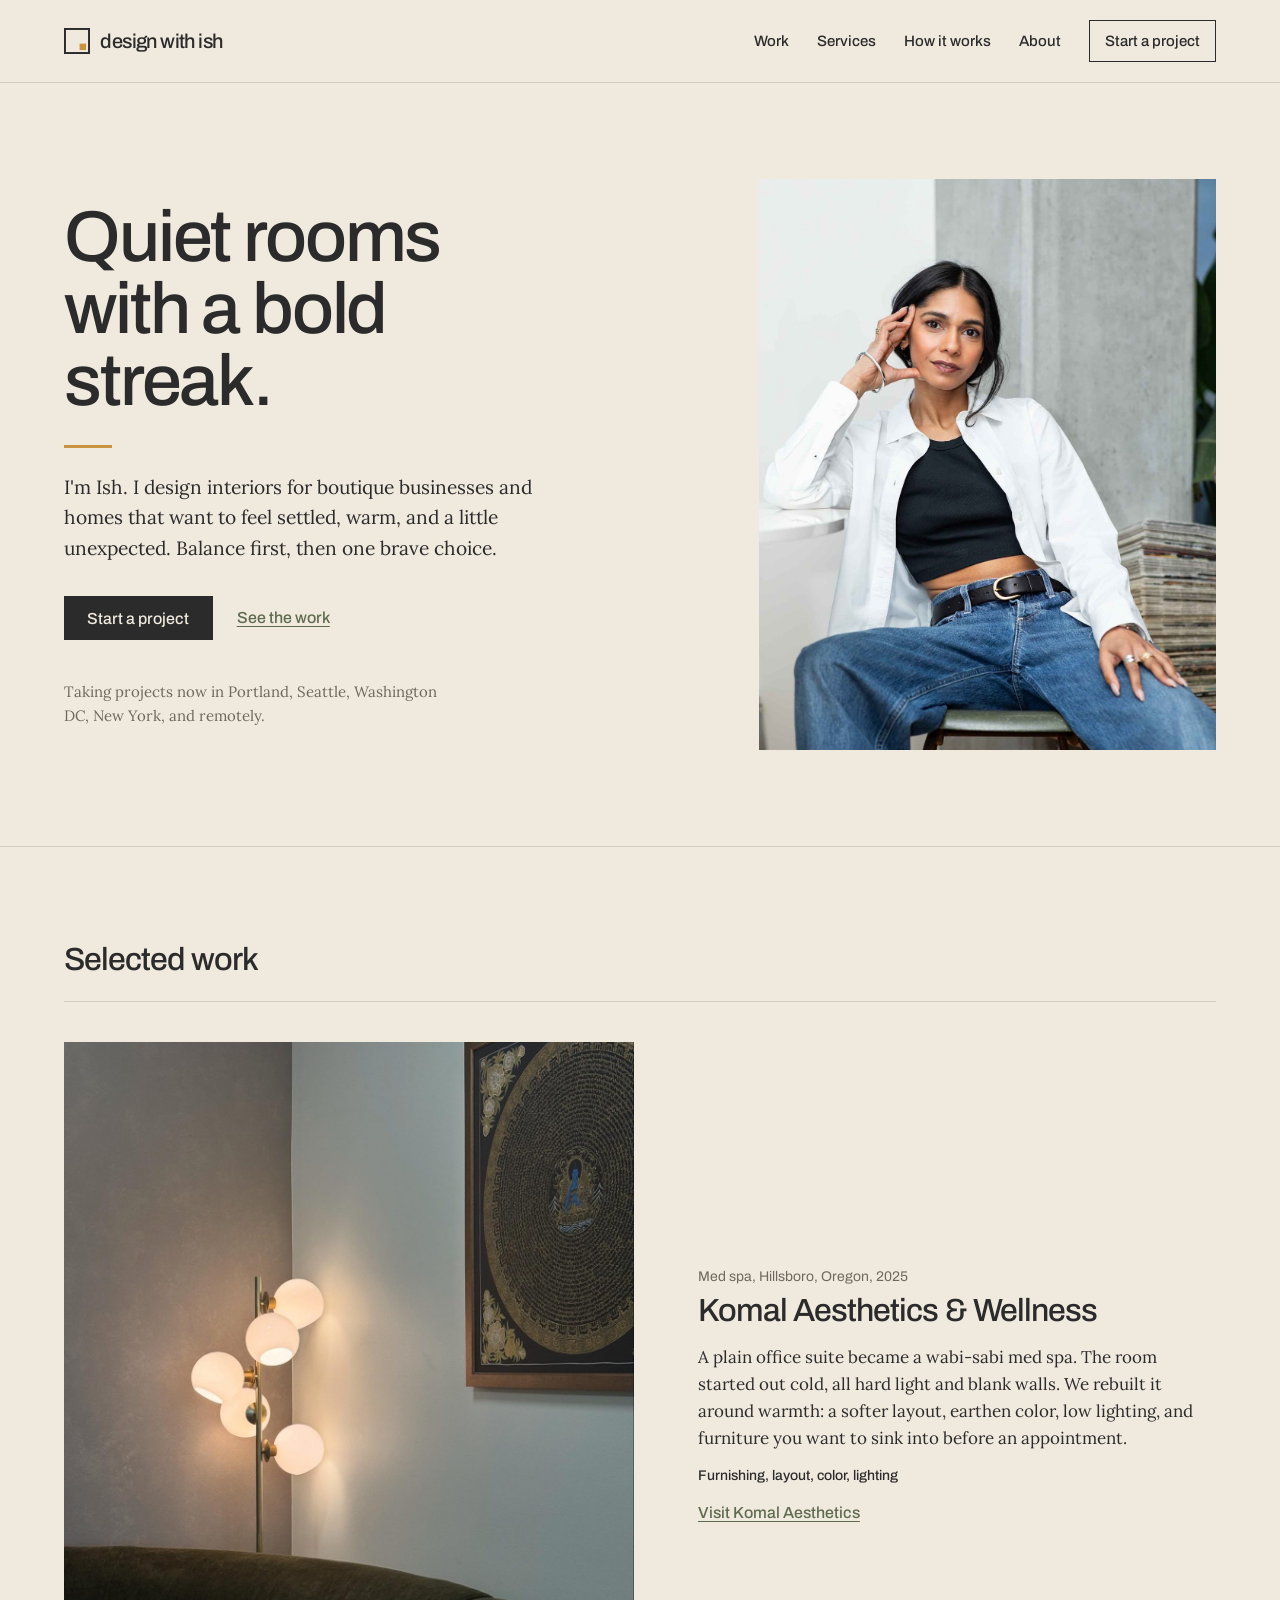
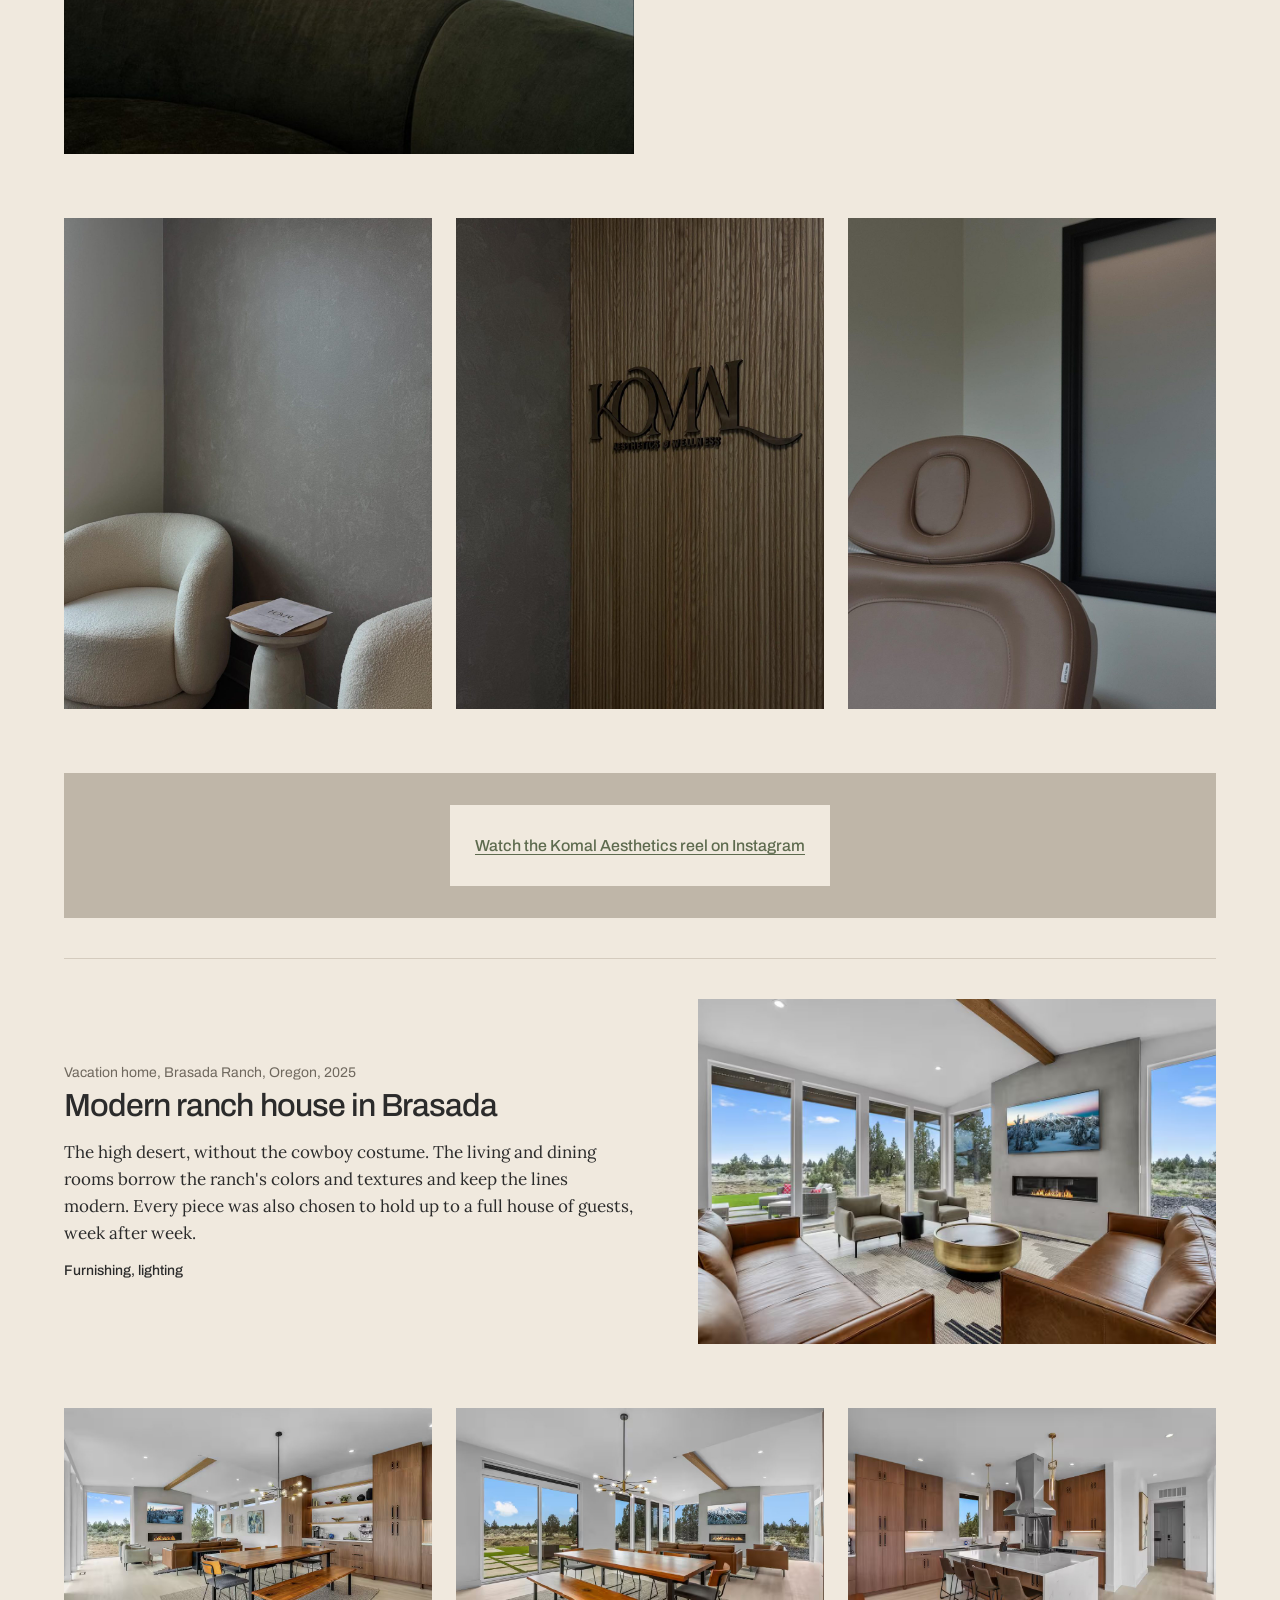
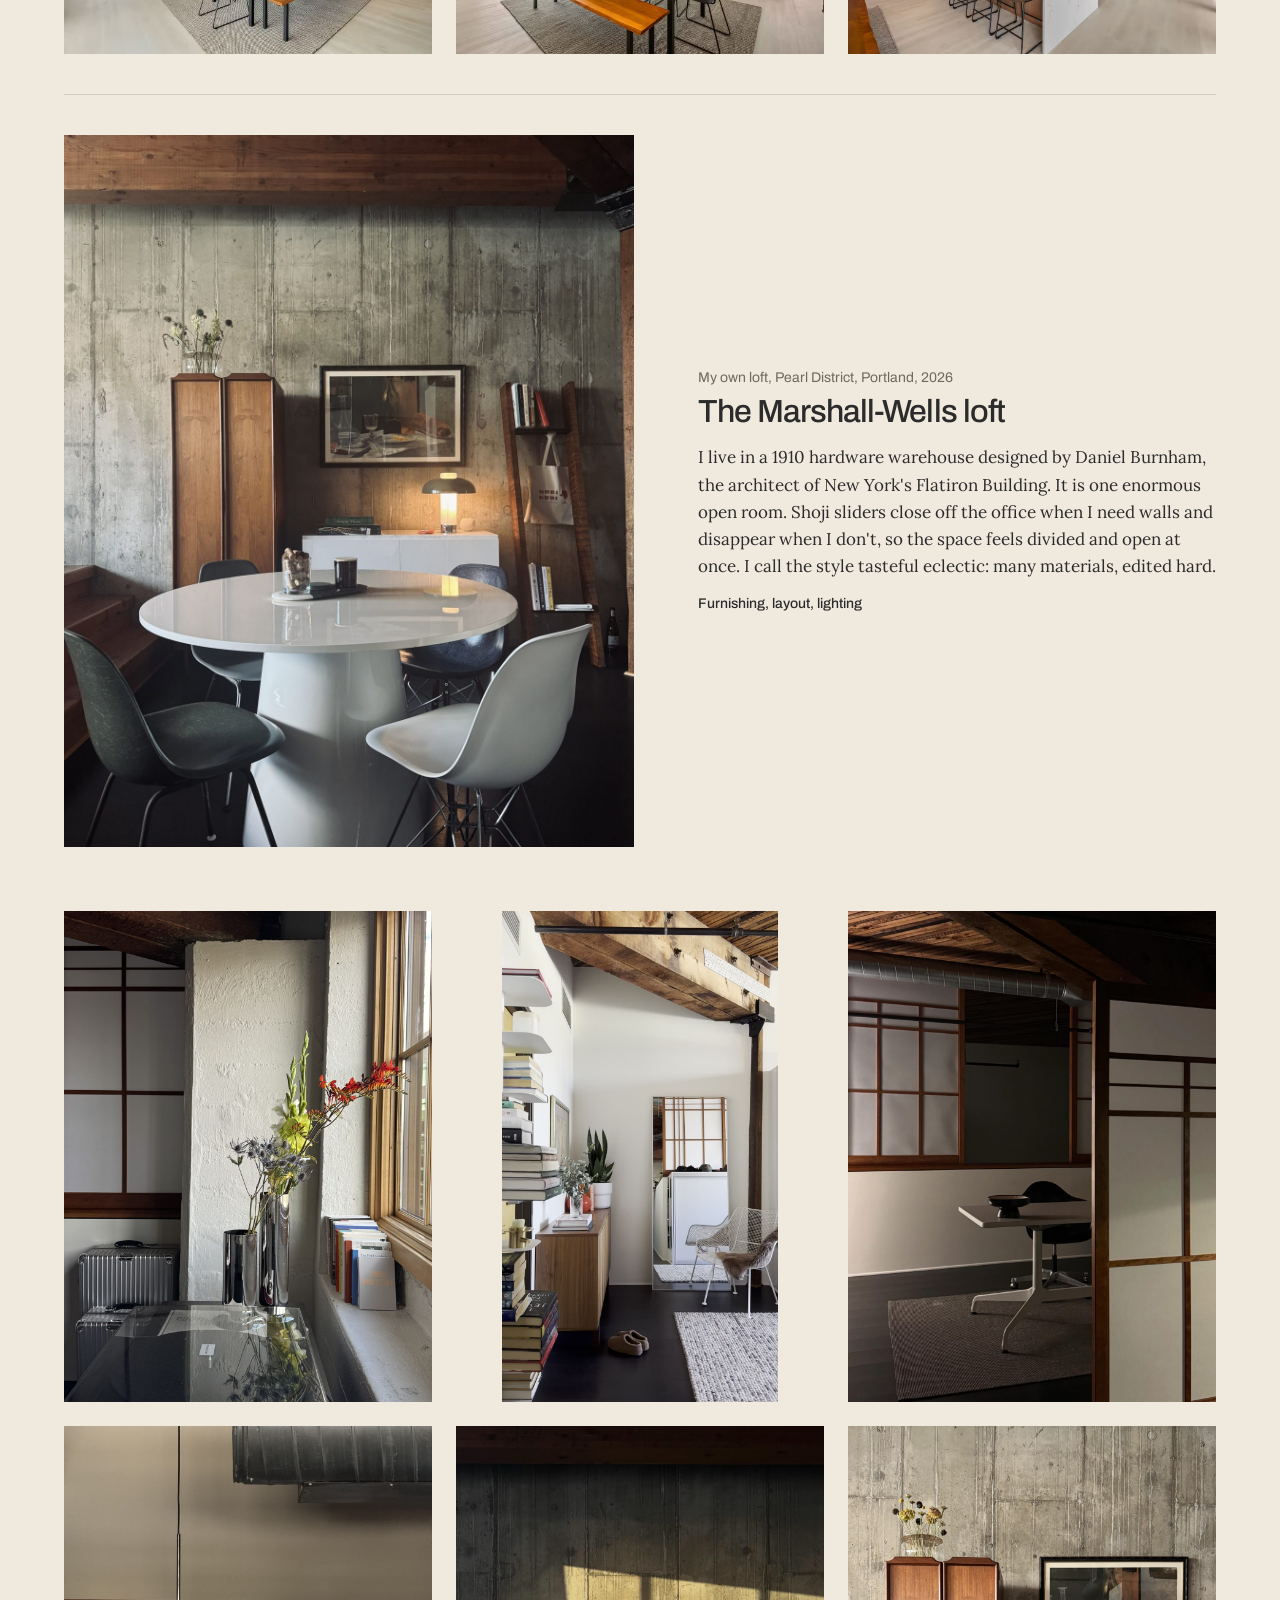
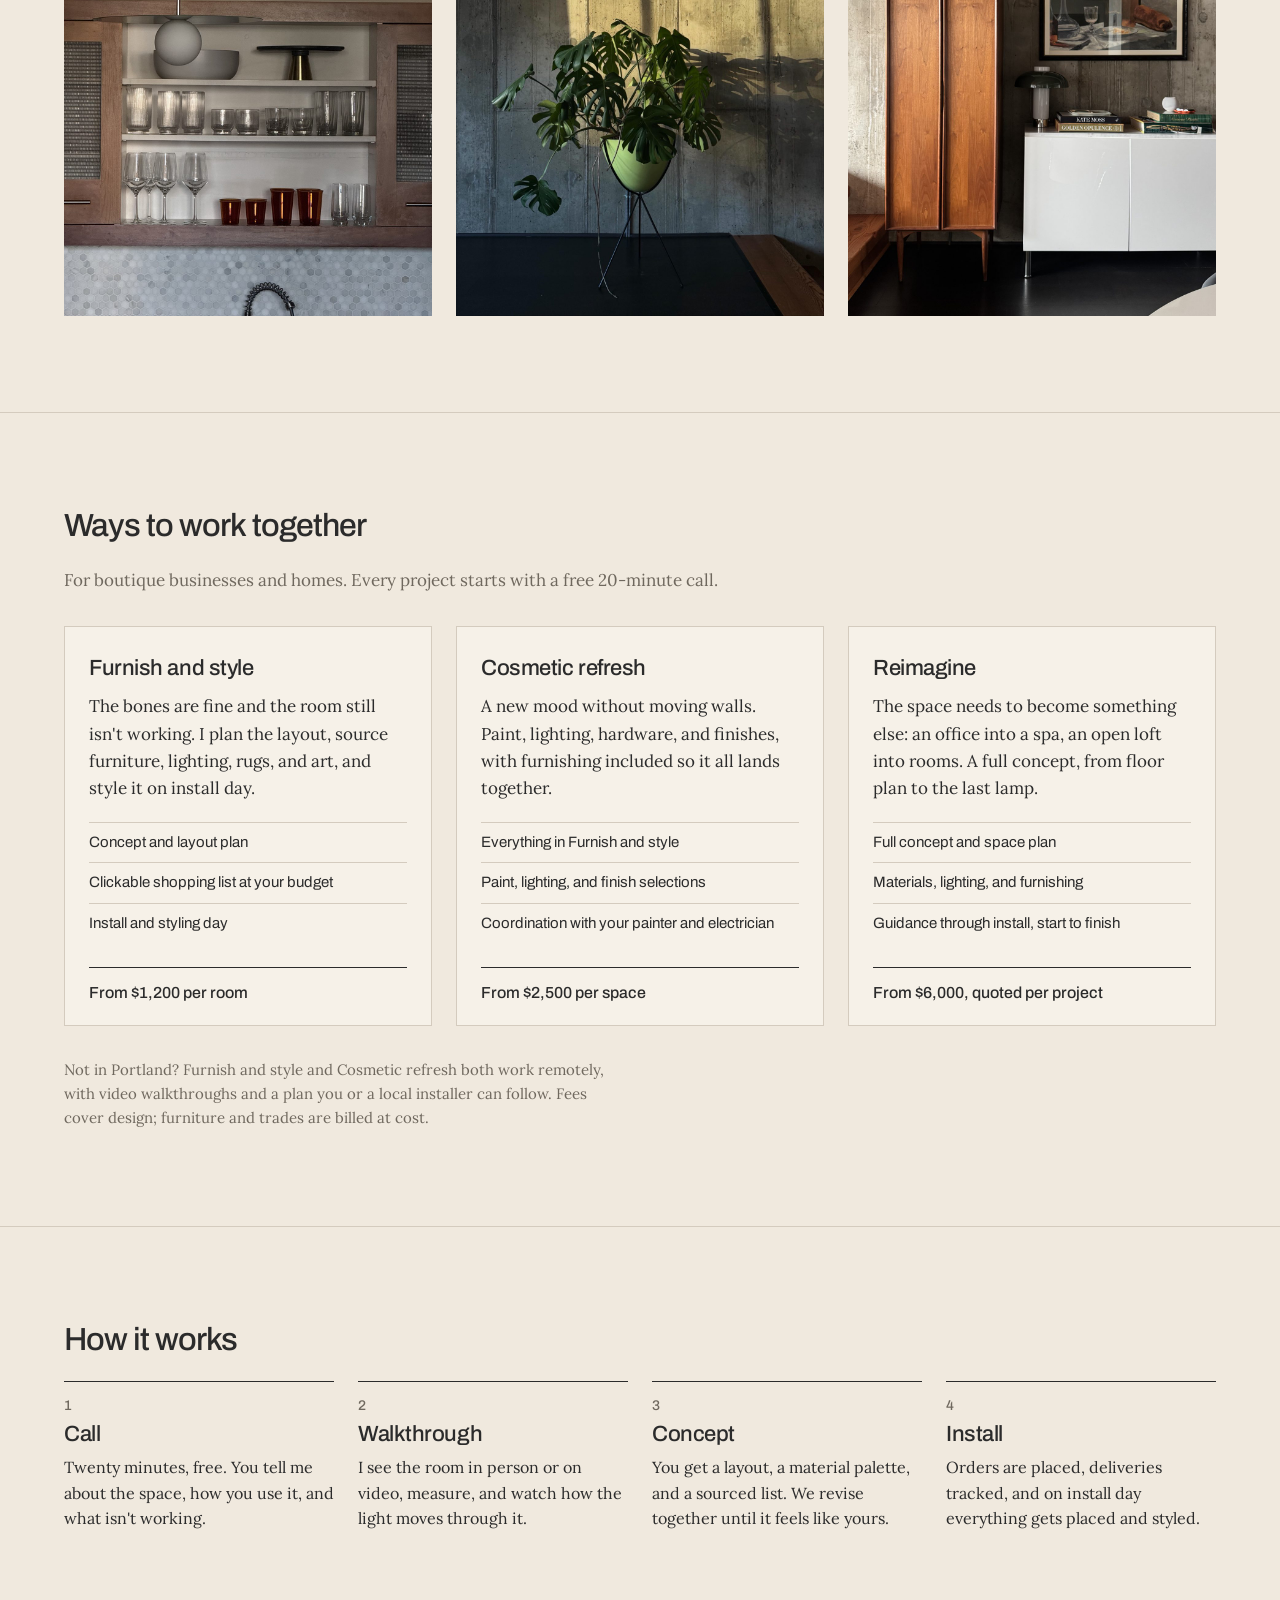
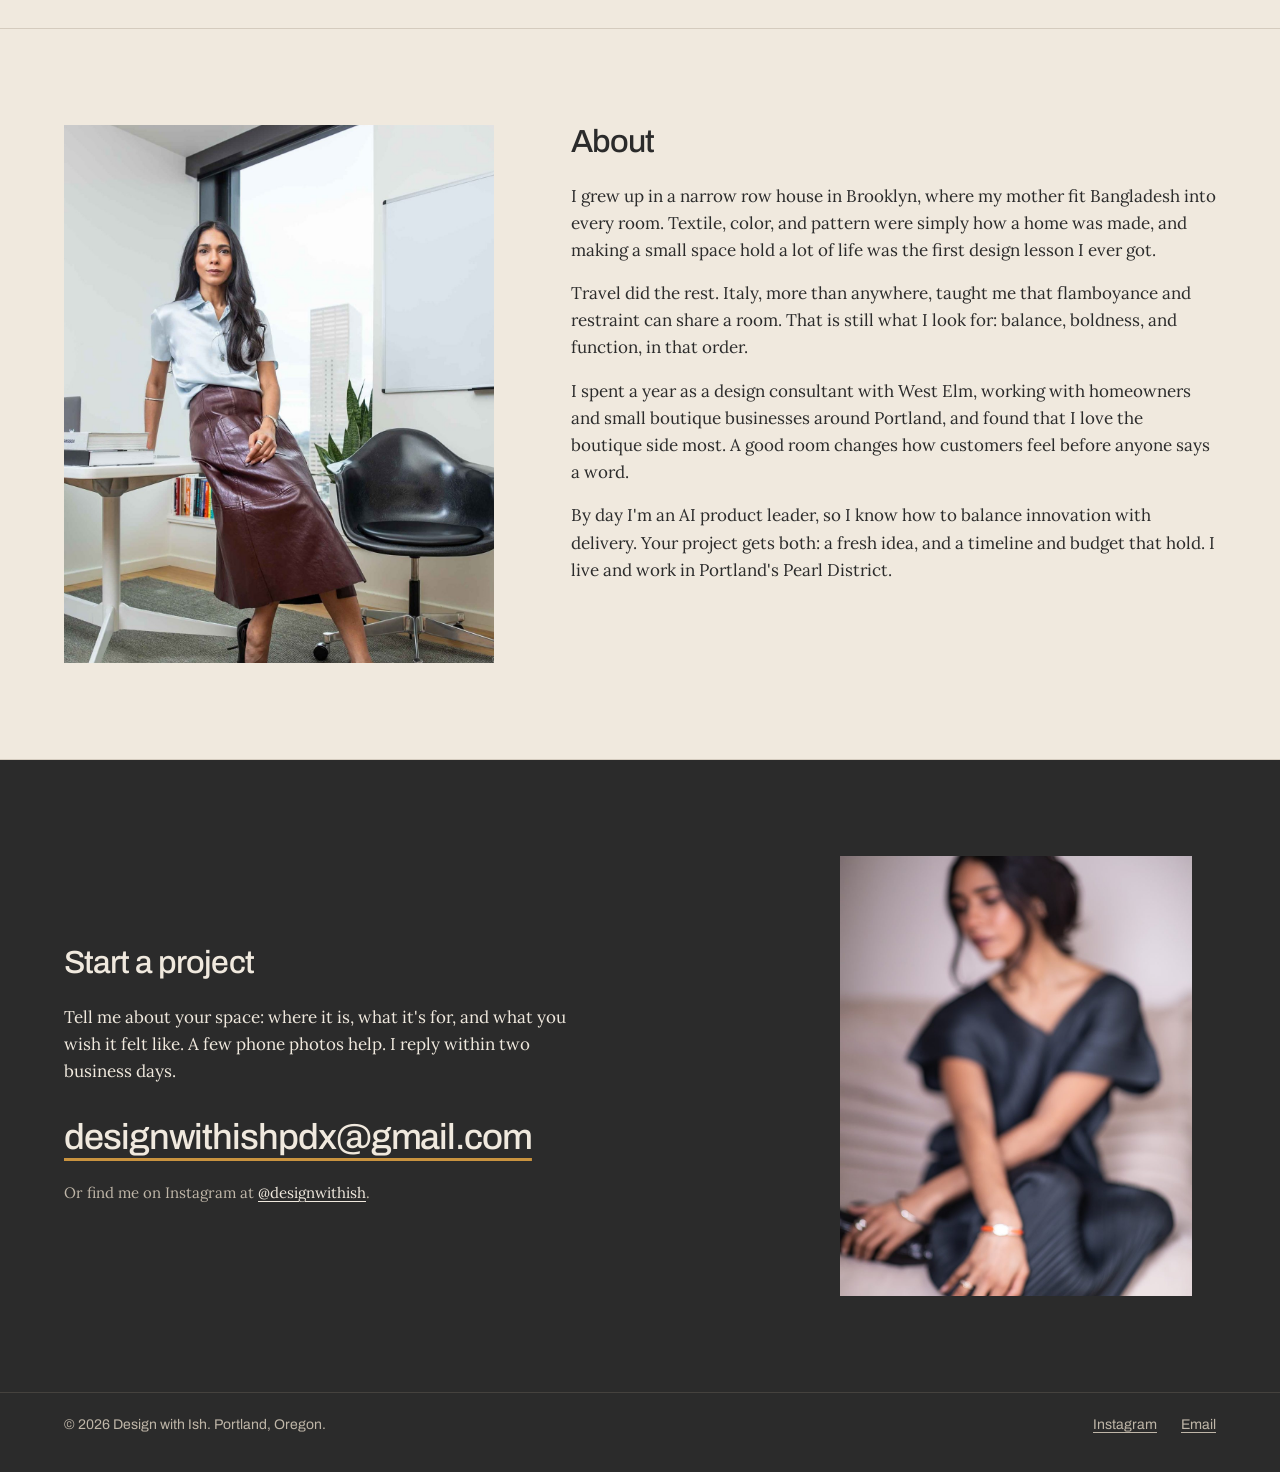
==== index.html @ cc542225 "Brasada: new title, living room as lead photo Co-Authored-By: Claude Fable 5.2 <noreply@anthropic.co" ====
<!doctype html>
<html lang="en">
<head>
  <meta charset="utf-8">
  <meta name="viewport" content="width=device-width, initial-scale=1">
  <title>Design with Ish | Interiors in Portland, Oregon</title>
  <meta name="description" content="Ish designs interiors for boutique businesses and homes: furnishing, cosmetic refreshes, and full reimaginings. Based in Portland, working in Seattle, Washington DC, New York, and remotely.">
  <meta property="og:title" content="Design with Ish">
  <meta property="og:description" content="Interiors for boutique businesses and homes. Portland, Oregon.">
  <meta property="og:image" content="https://designwithish.com/assets/portrait-concrete.jpg">
  <meta property="og:url" content="https://designwithish.com/">
  <link rel="preconnect" href="https://fonts.googleapis.com">
  <link rel="preconnect" href="https://fonts.gstatic.com" crossorigin>
  <link href="https://fonts.googleapis.com/css2?family=Archivo:wght@400;500;600&family=Lora:ital,wght@0,400;1,400&display=swap" rel="stylesheet">
  <link rel="icon" href="favicon.svg" type="image/svg+xml">
  <link rel="stylesheet" href="brand/tokens.css">
  <link rel="stylesheet" href="styles.css">
</head>
<body>

<header class="site-header">
  <a class="wordmark" href="#top" aria-label="Design with Ish, home">
    <svg class="mark" width="26" height="26" viewBox="0 0 40 40" aria-hidden="true">
      <rect x="1.5" y="1.5" width="37" height="37" fill="none" stroke="currentColor" stroke-width="3"/>
      <rect x="24" y="24" width="10" height="10" fill="#C9933F"/>
    </svg>
    <span>design with ish</span>
  </a>
  <button class="nav-toggle" aria-expanded="false" aria-controls="site-nav">Menu</button>
  <nav id="site-nav" class="site-nav">
    <a href="#work">Work</a>
    <a href="#services">Services</a>
    <a href="#process">How it works</a>
    <a href="#about">About</a>
    <a href="#contact" class="nav-cta">Start a project</a>
  </nav>
</header>

<main id="top">

  <section class="hero">
    <div class="hero-text">
      <h1>Quiet rooms with a bold streak.</h1>
      <span class="honey-rule" aria-hidden="true"></span>
      <p class="lede">I'm Ish. I design interiors for boutique businesses and homes that want to feel settled, warm, and a little unexpected. Balance first, then one brave choice.</p>
      <div class="hero-actions">
        <a class="button" href="#contact">Start a project</a>
        <a class="text-link" href="#work">See the work</a>
      </div>
      <p class="availability">Taking projects now in Portland, Seattle, Washington DC, New York, and remotely.</p>
    </div>
    <figure class="hero-image">
      <img src="assets/portrait-concrete.jpg" alt="Ish seated beside a concrete column, in a white shirt and jeans" width="1200" height="1800">
    </figure>
  </section>

  <section id="work" class="work">
    <h2>Selected work</h2>

    <article class="project">
      <figure class="project-image has-photo">
        <img src="assets/komal-lamp.jpg" alt="A brass floor lamp with five glowing glass globes in the corner behind a curved olive velvet sofa, beside a framed gold-and-black mandala" width="1200" height="1600" loading="lazy">
      </figure>
      <div class="project-text">
        <p class="project-meta">Med spa, Hillsboro, Oregon, 2025</p>
        <h3>Komal Aesthetics &amp; Wellness</h3>
        <p>A plain office suite became a wabi-sabi med spa. The room started out cold, all hard light and blank walls. We rebuilt it around warmth: a softer layout, earthen color, low lighting, and furniture you want to sink into before an appointment.</p>
        <p class="project-scope">Furnishing, layout, color, lighting</p>
        <a class="text-link" href="https://www.komalaestheticsandwellness.com/" rel="noopener">Visit Komal Aesthetics</a>
      </div>
      <div class="project-gallery">
        <img src="assets/komal-chairs.jpg" alt="Two cream boucle armchairs and a stone side table against a hand-troweled grey plaster wall" width="1200" height="1600" loading="lazy">
        <img src="assets/komal-sign.jpg" alt="The Komal Aesthetics and Wellness sign in dark metal letters on a fluted oak panel, next to dark plaster" width="1200" height="1600" loading="lazy">
        <img src="assets/komal-treatment.jpg" alt="A taupe leather treatment chair in a quiet room with a black-framed panel on the wall" width="1200" height="1600" loading="lazy">
      </div>
      <div class="project-embed project-reel">
        <blockquote class="instagram-media" data-instgrm-permalink="https://www.instagram.com/reel/DTQnETeDjyo/" data-instgrm-version="14">
          <a href="https://www.instagram.com/reel/DTQnETeDjyo/" rel="noopener">Watch the Komal Aesthetics reel on Instagram</a>
        </blockquote>
      </div>
    </article>

    <article class="project">
      <figure class="project-image has-photo landscape">
        <img src="assets/brasada-living.jpg" alt="Two caramel leather sofas, a brass drum coffee table, and olive armchairs around a linear fireplace" width="1200" height="800" loading="lazy">
      </figure>
      <div class="project-text">
        <p class="project-meta">Vacation home, Brasada Ranch, Oregon, 2025</p>
        <h3>Modern ranch house in Brasada</h3>
        <p>The high desert, without the cowboy costume. The living and dining rooms borrow the ranch's colors and textures and keep the lines modern. Every piece was also chosen to hold up to a full house of guests, week after week.</p>
        <p class="project-scope">Furnishing, lighting</p>
      </div>
      <div class="project-gallery landscape">
        <img src="assets/brasada-great-room.jpg" alt="The open great room: dining table in front, leather sofas by the fireplace behind, juniper and sagebrush through the windows" width="1200" height="800" loading="lazy">
        <img src="assets/brasada-dining.jpg" alt="A live-edge wood dining table with a bench and leather chairs under a branching chandelier, with the living room and high-desert view beyond" width="1200" height="800" loading="lazy">
        <img src="assets/brasada-kitchen.jpg" alt="Kitchen island with four leather counter stools under glass pendant lights, walnut cabinets behind" width="1200" height="800" loading="lazy">
      </div>
    </article>

    <article class="project">
      <figure class="project-image has-photo">
        <img src="assets/loft-dining.jpg" alt="Round white dining table with mismatched shell chairs against a board-formed concrete wall, with a teak cabinet, a framed still life, and a lit table lamp" width="1200" height="1600" loading="lazy">
      </figure>
      <div class="project-text">
        <p class="project-meta">My own loft, Pearl District, Portland, 2026</p>
        <h3>The Marshall-Wells loft</h3>
        <p>I live in a 1910 hardware warehouse designed by Daniel Burnham, the architect of New York's Flatiron Building. It is one enormous open room. Shoji sliders close off the office when I need walls and disappear when I don't, so the space feels divided and open at once. I call the style tasteful eclectic: many materials, edited hard.</p>
        <p class="project-scope">Furnishing, layout, lighting</p>
      </div>
      <div class="project-gallery">
        <img src="assets/loft-window.jpg" alt="Flowers in two polished steel vases beside a plaster column and a window ledge lined with books, with a sliding screen behind" width="1200" height="1600" loading="lazy">
        <video class="gallery-video" autoplay muted loop playsinline preload="metadata" poster="assets/loft-walkthrough-poster.jpg" aria-label="Short silent video moving toward a walnut credenza with eucalyptus, a framed painting, and a mirror reflecting the sliding screens" width="720" height="1280">
          <source src="assets/loft-walkthrough.mp4" type="video/mp4">
        </video>
        <img src="assets/loft-office.jpg" alt="The office behind the sliding screens: a white desk, a black shell chair, and a woven rug under the timber ceiling" width="1200" height="1600" loading="lazy">
        <img src="assets/loft-kitchen.jpg" alt="Open kitchen shelves of ribbed and amber glassware between cherry cabinets, with a disc-and-globe pendant light in front" width="1200" height="1600" loading="lazy">
        <img src="assets/loft-light.jpg" alt="A monstera in a green bullet planter, lit by late sun against the concrete wall" width="1200" height="1600" loading="lazy">
        <img src="assets/loft-cabinet.jpg" alt="A tall teak cabinet beside a white sideboard with books and a green lamp, under a framed still life" width="1200" height="1600" loading="lazy">
      </div>
    </article>
  </section>

  <section id="services" class="services">
    <h2>Ways to work together</h2>
    <p class="section-intro">For boutique businesses and homes. Every project starts with a free 20-minute call.</p>
    <div class="service-grid">
      <article class="service">
        <h3>Furnish and style</h3>
        <p>The bones are fine and the room still isn't working. I plan the layout, source furniture, lighting, rugs, and art, and style it on install day.</p>
        <ul>
          <li>Concept and layout plan</li>
          <li>Clickable shopping list at your budget</li>
          <li>Install and styling day</li>
        </ul>
        <p class="price">From $1,200 per room</p>
      </article>
      <article class="service">
        <h3>Cosmetic refresh</h3>
        <p>A new mood without moving walls. Paint, lighting, hardware, and finishes, with furnishing included so it all lands together.</p>
        <ul>
          <li>Everything in Furnish and style</li>
          <li>Paint, lighting, and finish selections</li>
          <li>Coordination with your painter and electrician</li>
        </ul>
        <p class="price">From $2,500 per space</p>
      </article>
      <article class="service">
        <h3>Reimagine</h3>
        <p>The space needs to become something else: an office into a spa, an open loft into rooms. A full concept, from floor plan to the last lamp.</p>
        <ul>
          <li>Full concept and space plan</li>
          <li>Materials, lighting, and furnishing</li>
          <li>Guidance through install, start to finish</li>
        </ul>
        <p class="price">From $6,000, quoted per project</p>
      </article>
    </div>
    <p class="services-note">Not in Portland? Furnish and style and Cosmetic refresh both work remotely, with video walkthroughs and a plan you or a local installer can follow. Fees cover design; furniture and trades are billed at cost.</p>
  </section>

  <section id="process" class="process">
    <h2>How it works</h2>
    <ol class="steps">
      <li>
        <h3>Call</h3>
        <p>Twenty minutes, free. You tell me about the space, how you use it, and what isn't working.</p>
      </li>
      <li>
        <h3>Walkthrough</h3>
        <p>I see the room in person or on video, measure, and watch how the light moves through it.</p>
      </li>
      <li>
        <h3>Concept</h3>
        <p>You get a layout, a material palette, and a sourced list. We revise together until it feels like yours.</p>
      </li>
      <li>
        <h3>Install</h3>
        <p>Orders are placed, deliveries tracked, and on install day everything gets placed and styled.</p>
      </li>
    </ol>
  </section>

  <section id="about" class="about">
    <figure class="about-image">
      <img src="assets/portrait-office.jpg" alt="Ish leaning on a desk in an office with a view of downtown Portland" width="1200" height="1799" loading="lazy">
    </figure>
    <div class="about-text">
      <h2>About</h2>
      <p>I grew up in a narrow row house in Brooklyn, where my mother fit Bangladesh into every room. Textile, color, and pattern were simply how a home was made, and making a small space hold a lot of life was the first design lesson I ever got.</p>
      <p>Travel did the rest. Italy, more than anywhere, taught me that flamboyance and restraint can share a room. That is still what I look for: balance, boldness, and function, in that order.</p>
      <p>I spent a year as a design consultant with West Elm, working with homeowners and small boutique businesses around Portland, and found that I love the boutique side most. A good room changes how customers feel before anyone says a word.</p>
      <p>By day I'm an AI product leader, so I know how to balance innovation with delivery. Your project gets both: a fresh idea, and a timeline and budget that hold. I live and work in Portland's Pearl District.</p>
    </div>
  </section>

  <section id="contact" class="contact">
    <div class="contact-text">
      <h2>Start a project</h2>
      <p>Tell me about your space: where it is, what it's for, and what you wish it felt like. A few phone photos help. I reply within two business days.</p>
      <a class="contact-email" href="mailto:designwithishpdx@gmail.com?subject=Project%20inquiry">designwithishpdx@gmail.com</a>
      <p class="contact-alt">Or find me on Instagram at <a href="https://www.instagram.com/designwithish/" rel="me noopener">@designwithish</a>.</p>
    </div>
    <figure class="contact-image">
      <img src="assets/portrait-soft.jpg" alt="" width="1200" height="1800" loading="lazy">
    </figure>
  </section>

</main>

<footer class="site-footer">
  <p>© <span id="year">2026</span> Design with Ish. Portland, Oregon.</p>
  <p class="footer-links">
    <a href="https://www.instagram.com/designwithish/" rel="me noopener">Instagram</a>
    <a href="mailto:designwithishpdx@gmail.com">Email</a>
  </p>
</footer>

<script async src="https://www.instagram.com/embed.js"></script>
<script src="script.js" defer></script>
</body>
</html>
---- brand/tokens.css ----
/* Design with Ish — brand tokens. Import into styles.css. */
:root {
  --oat: #F0E9DE;
  --concrete: #BFB6A8;
  --charcoal: #2B2B2B;
  --moss: #5E6B4F;
  --honey: #C9933F;
  --linen: #D4CBBE;
  --stone: #6F685E;

  --font-display: "Archivo", system-ui, sans-serif;
  --font-body: "Lora", Georgia, serif;

  --space-1: 8px;
  --space-2: 16px;
  --space-3: 24px;
  --space-4: 40px;
  --space-5: 56px;
  --space-6: 96px;

  --radius-block: 0;
  --radius-field: 2px;
}
---- styles.css ----
/* Design with Ish — site styles.
   Colors, fonts, and spacing come from brand/tokens.css (see brand/BRAND.md). */

:root {
  --measure: 60ch;
  --gutter: clamp(1.25rem, 5vw, 4.5rem);
  --section-gap: clamp(3.5rem, 9vw, 6rem);
}

* { box-sizing: border-box; }

html { scroll-behavior: smooth; }
@media (prefers-reduced-motion: reduce) {
  html { scroll-behavior: auto; }
  *, *::before, *::after { transition: none !important; }
}

body {
  margin: 0;
  background: var(--oat);
  color: var(--charcoal);
  font-family: var(--font-body);
  font-size: 1.0625rem;
  line-height: 1.6;
  -webkit-font-smoothing: antialiased;
}

h1, h2, h3 {
  font-family: var(--font-display);
  font-weight: 500;
  letter-spacing: -0.03em;
  line-height: 1.05;
  margin: 0;
}

h2 { font-size: clamp(1.625rem, 3vw, 2rem); margin-bottom: 1.5rem; }
h3 { font-size: clamp(1.25rem, 2vw, 1.375rem); letter-spacing: -0.02em; line-height: 1.2; }

p { margin: 0 0 1rem; }
p:last-child { margin-bottom: 0; }

a { color: var(--moss); text-decoration-thickness: 1px; text-underline-offset: 0.18em; }
a:hover { color: var(--charcoal); }

:focus-visible { outline: 2px solid var(--moss); outline-offset: 3px; }

img { display: block; max-width: 100%; height: auto; }
figure { margin: 0; }

/* Header */

.site-header {
  display: flex;
  align-items: center;
  justify-content: space-between;
  gap: 1rem;
  padding: 1.25rem var(--gutter);
  border-bottom: 1px solid var(--linen);
  position: relative;
  font-family: var(--font-display);
}

.wordmark {
  display: inline-flex;
  align-items: center;
  gap: 0.65rem;
  color: var(--charcoal);
  text-decoration: none;
  font-weight: 500;
  font-size: 1.25rem;
  letter-spacing: -0.03em;
}
.wordmark .mark { flex: none; }

.site-nav { display: flex; align-items: center; gap: 1.75rem; }
.site-nav a {
  color: var(--charcoal);
  text-decoration: none;
  font-size: 0.9375rem;
  font-weight: 500;
}
.site-nav a:hover { color: var(--moss); }
.site-nav .nav-cta { border: 1.5px solid var(--charcoal); padding: 0.5rem 0.95rem; }
.site-nav .nav-cta:hover { background: var(--charcoal); color: var(--oat); }

.nav-toggle {
  display: none;
  background: none;
  border: 1.5px solid var(--charcoal);
  padding: 0.45rem 0.9rem;
  min-height: 44px;
  font: 500 0.9375rem var(--font-display);
  color: var(--charcoal);
  cursor: pointer;
}

@media (max-width: 760px) {
  .nav-toggle { display: inline-block; }
  .site-nav {
    display: none;
    position: absolute;
    top: 100%;
    left: 0;
    right: 0;
    z-index: 10;
    flex-direction: column;
    align-items: flex-start;
    gap: 0;
    padding: 0.75rem var(--gutter) 1.5rem;
    background: var(--oat);
    border-bottom: 1px solid var(--linen);
  }
  .site-nav.is-open { display: flex; }
  .site-nav a { padding: 0.7rem 0; font-size: 1.0625rem; }
  .site-nav .nav-cta { margin-top: 0.75rem; padding: 0.7rem 1rem; }
}

/* Sections */

main > section {
  padding: var(--section-gap) var(--gutter);
  border-bottom: 1px solid var(--linen);
}
main > section:last-child { border-bottom: 0; }

.section-intro { max-width: var(--measure); color: var(--stone); margin-bottom: 2rem; }

/* Buttons and links */

.button {
  display: inline-block;
  background: var(--charcoal);
  color: var(--oat);
  border: 1.5px solid var(--charcoal);
  padding: 0.8rem 1.4rem;
  font: 500 1rem var(--font-display);
  text-decoration: none;
}
.button:hover { background: transparent; color: var(--charcoal); }

.text-link { font-family: var(--font-display); font-weight: 500; font-size: 1rem; }

.honey-rule { display: block; width: 48px; height: 3px; background: var(--honey); }

/* Hero */

.hero {
  display: grid;
  grid-template-columns: minmax(0, 1fr);
  gap: 2.5rem;
  align-items: center;
}
@media (min-width: 900px) {
  .hero { grid-template-columns: minmax(0, 1.15fr) minmax(0, 0.85fr); gap: clamp(2.5rem, 6vw, 5rem); }
}

.hero h1 { font-size: clamp(2.5rem, 6.2vw, 4.5rem); line-height: 1; max-width: 11ch; }
.hero .honey-rule { margin-top: 1.75rem; }
.hero .lede {
  margin-top: 1.5rem;
  max-width: 44ch;
  font-size: clamp(1.0625rem, 1.5vw, 1.25rem);
}
.hero-actions { display: flex; flex-wrap: wrap; align-items: center; gap: 1.5rem; margin-top: 2rem; }
.availability { margin-top: 2.5rem; max-width: 44ch; color: var(--stone); font-size: 0.9375rem; }

.hero-image img { aspect-ratio: 4 / 5; object-fit: cover; object-position: 50% 20%; width: 100%; }

/* Work */

.project {
  display: grid;
  grid-template-columns: minmax(0, 1fr);
  gap: 1.5rem;
  padding: 2.5rem 0;
  border-top: 1px solid var(--linen);
}
.project:last-child { padding-bottom: 0; }
@media (min-width: 820px) {
  .project { grid-template-columns: minmax(0, 1.1fr) minmax(0, 1fr); gap: clamp(2rem, 5vw, 4rem); align-items: center; }
  .project:nth-of-type(even) .project-image { order: 2; }
}

.project-image {
  aspect-ratio: 3 / 2;
  display: flex;
  align-items: flex-end;
  padding: 1rem 1.1rem;
  font: 400 0.8125rem var(--font-display);
}
.project-embed {
  display: flex;
  justify-content: center;
  align-items: center;
  min-height: 20rem;
  padding: 1.5rem;
  background: var(--concrete);
}
.project-embed .instagram-media {
  margin: 0 !important;
  width: 100%;
  max-width: 380px !important;
  min-width: 0 !important;
}
/* Shown only until Instagram's script swaps in the reel, or if it is blocked */
.project-embed blockquote.instagram-media {
  padding: 2rem 1.5rem;
  background: var(--oat);
  font: 500 1rem var(--font-display);
  text-align: center;
}
.project-image.has-photo { aspect-ratio: 4 / 5; padding: 0; }
.project-image.has-photo.landscape { aspect-ratio: 3 / 2; }
.project-image img { width: 100%; height: 100%; object-fit: cover; }
.project-gallery {
  order: 3;
  grid-column: 1 / -1;
  display: grid;
  grid-template-columns: repeat(2, minmax(0, 1fr));
  gap: 1rem;
}
@media (min-width: 820px) { .project-gallery { grid-template-columns: repeat(3, minmax(0, 1fr)); gap: 1.5rem; } }
.project-gallery img,
.project-gallery video { display: block; aspect-ratio: 3 / 4; object-fit: cover; width: 100%; height: auto; background: var(--concrete); }
.tone-concrete { background: var(--concrete); color: var(--charcoal); }
.tone-honey { background: var(--honey); color: var(--charcoal); }
.tone-moss { background: var(--moss); color: var(--oat); }

.project-meta { font: 400 0.875rem var(--font-display); color: var(--stone); margin-bottom: 0.6rem; }
.project-text h3 { font-size: clamp(1.5rem, 2.8vw, 2rem); letter-spacing: -0.03em; line-height: 1.05; margin-bottom: 1rem; }
.project-text p { max-width: 52ch; }
.project-scope { font: 500 0.875rem var(--font-display); }

/* Services */

.service-grid {
  display: grid;
  grid-template-columns: repeat(auto-fit, minmax(17rem, 1fr));
  gap: 1.5rem;
}
.service {
  display: flex;
  flex-direction: column;
  padding: 1.75rem 1.5rem 1.5rem;
  border: 1px solid var(--linen);
  background: #F6F1E8;
}
.service h3 { margin-bottom: 0.75rem; }
.service ul {
  margin: 0.25rem 0 1.5rem;
  padding: 0;
  list-style: none;
  font: 400 0.9375rem/1.45 var(--font-display);
}
.service li { padding: 0.55rem 0; border-top: 1px solid var(--linen); }
.service .price {
  margin-top: auto;
  padding-top: 1rem;
  border-top: 1.5px solid var(--charcoal);
  font: 500 1rem var(--font-display);
}
.services-note { margin-top: 2rem; max-width: var(--measure); color: var(--stone); font-size: 0.9375rem; }

/* Process */

.steps {
  list-style: none;
  counter-reset: step;
  margin: 0;
  padding: 0;
  display: grid;
  grid-template-columns: repeat(auto-fit, minmax(13.5rem, 1fr));
  gap: 2rem 1.5rem;
}
.steps li { counter-increment: step; border-top: 1.5px solid var(--charcoal); padding-top: 1rem; }
.steps li::before {
  content: counter(step);
  display: block;
  margin-bottom: 0.5rem;
  font: 500 0.875rem var(--font-display);
  color: var(--stone);
}
.steps h3 { margin-bottom: 0.5rem; }
.steps p { font-size: 1rem; }

/* About */

.about {
  display: grid;
  grid-template-columns: minmax(0, 1fr);
  gap: 2.5rem;
  align-items: start;
}
@media (min-width: 900px) {
  .about { grid-template-columns: minmax(0, 0.8fr) minmax(0, 1.2fr); gap: clamp(2.5rem, 6vw, 5rem); }
}
.about-image img { aspect-ratio: 4 / 5; object-fit: cover; object-position: 50% 15%; width: 100%; }
.about-text p { max-width: var(--measure); }

/* Contact */

.contact {
  background: var(--charcoal);
  color: var(--oat);
  display: grid;
  grid-template-columns: minmax(0, 1fr);
  gap: 2.5rem;
  align-items: center;
}
@media (min-width: 900px) {
  .contact { grid-template-columns: minmax(0, 1.3fr) minmax(0, 0.7fr); gap: clamp(2.5rem, 6vw, 5rem); }
}
.contact p { max-width: 48ch; }
.contact a { color: var(--oat); }
.contact a:hover { color: var(--honey); }
.contact-email {
  display: inline-block;
  margin: 1rem 0 1.5rem;
  font: 500 clamp(1.25rem, 3.4vw, 2.25rem) var(--font-display);
  letter-spacing: -0.03em;
  text-decoration-color: var(--honey);
  text-decoration-thickness: 3px;
  text-underline-offset: 0.25em;
  overflow-wrap: anywhere;
}
.contact-alt { color: var(--concrete); font-size: 0.9375rem; }
.contact-image img { aspect-ratio: 4 / 5; object-fit: cover; width: 100%; max-width: 22rem; }

/* Footer */

.site-footer {
  display: flex;
  flex-wrap: wrap;
  justify-content: space-between;
  gap: 0.75rem 1.5rem;
  padding: 1.5rem var(--gutter) 2.5rem;
  background: var(--charcoal);
  color: var(--concrete);
  border-top: 1px solid #45423E;
  font: 400 0.875rem var(--font-display);
}
.site-footer p { margin: 0; }
.footer-links { display: flex; gap: 1.5rem; }
.site-footer a { color: var(--concrete); }
.site-footer a:hover { color: var(--oat); }

.project-gallery.landscape { grid-template-columns: minmax(0, 1fr); }
@media (min-width: 620px) { .project-gallery.landscape { grid-template-columns: repeat(3, minmax(0, 1fr)); } }
.project-gallery.landscape img { aspect-ratio: 3 / 2; }

.project-reel { order: 4; grid-column: 1 / -1; min-height: 0; padding: 2rem 1.5rem; }

/* The walkthrough is taller than the photos: show the whole frame instead of cropping it */
.project-gallery video.gallery-video { object-fit: contain; background: transparent; }
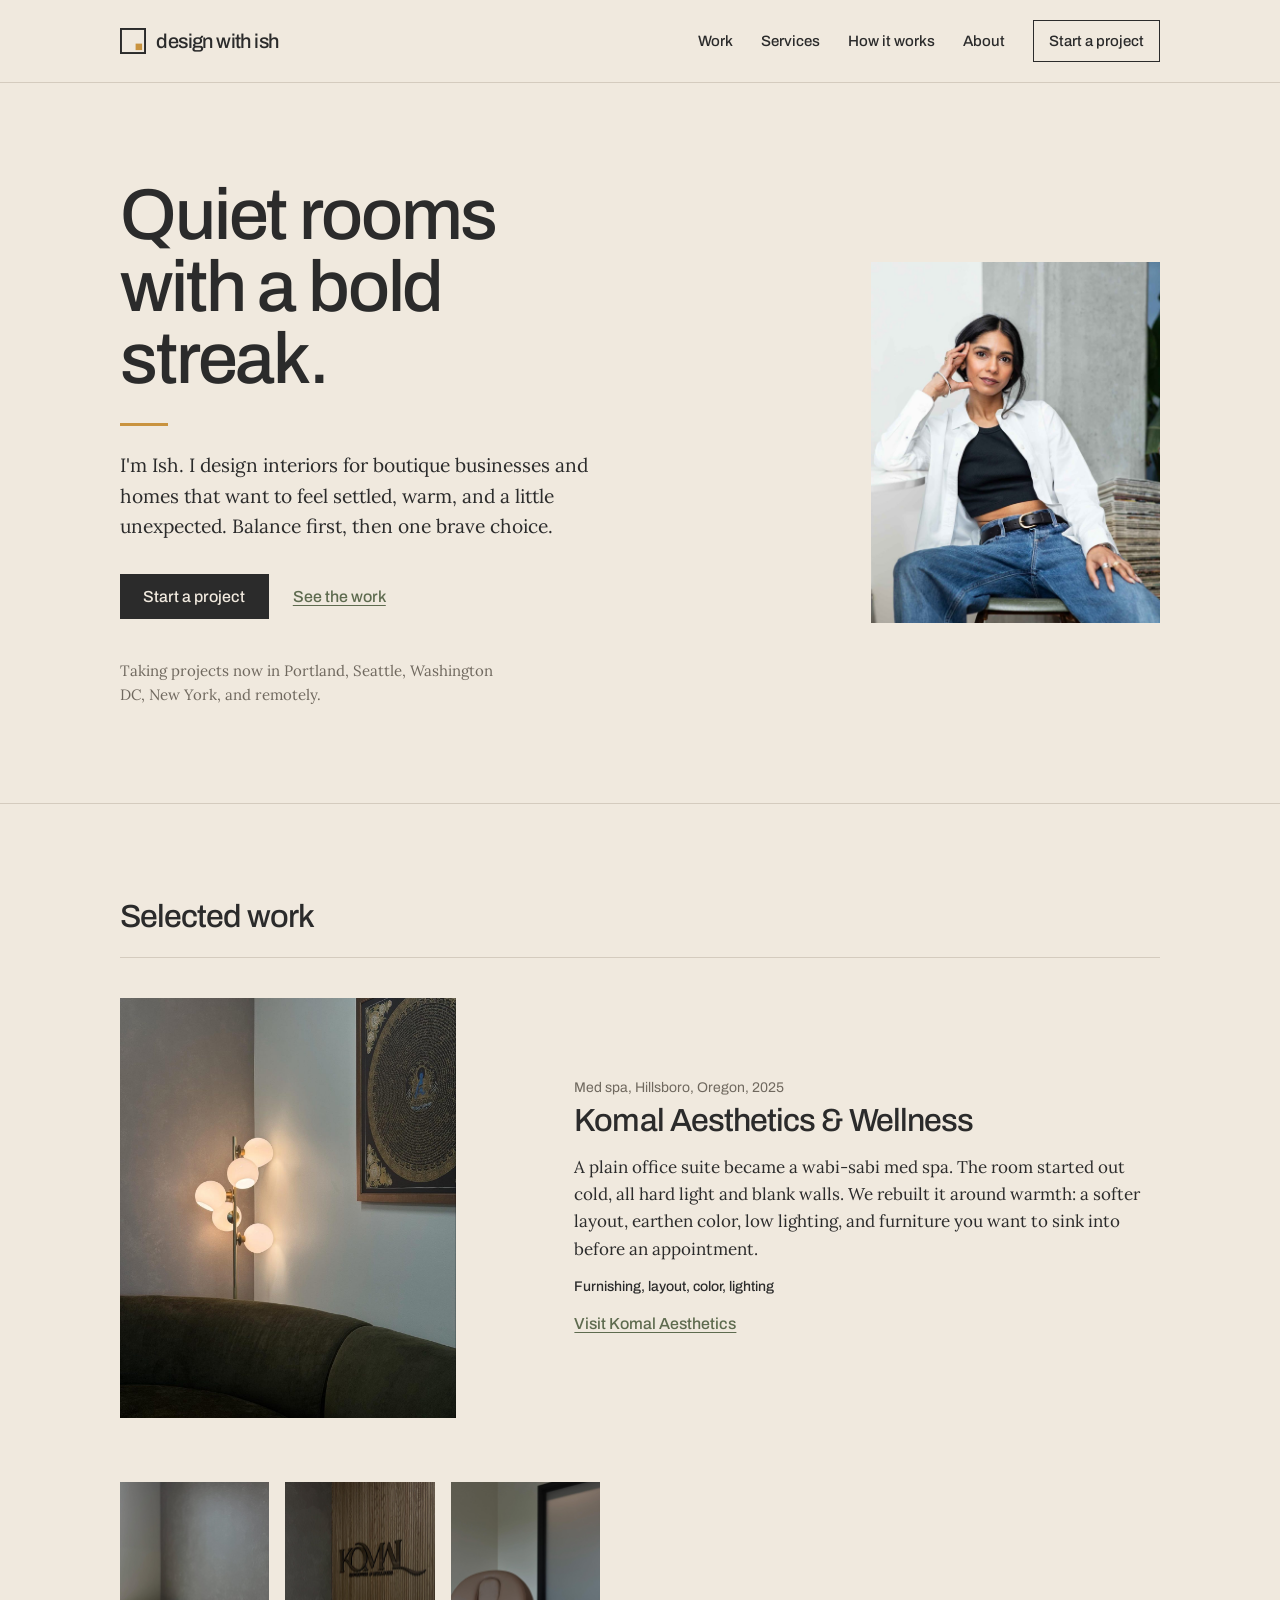
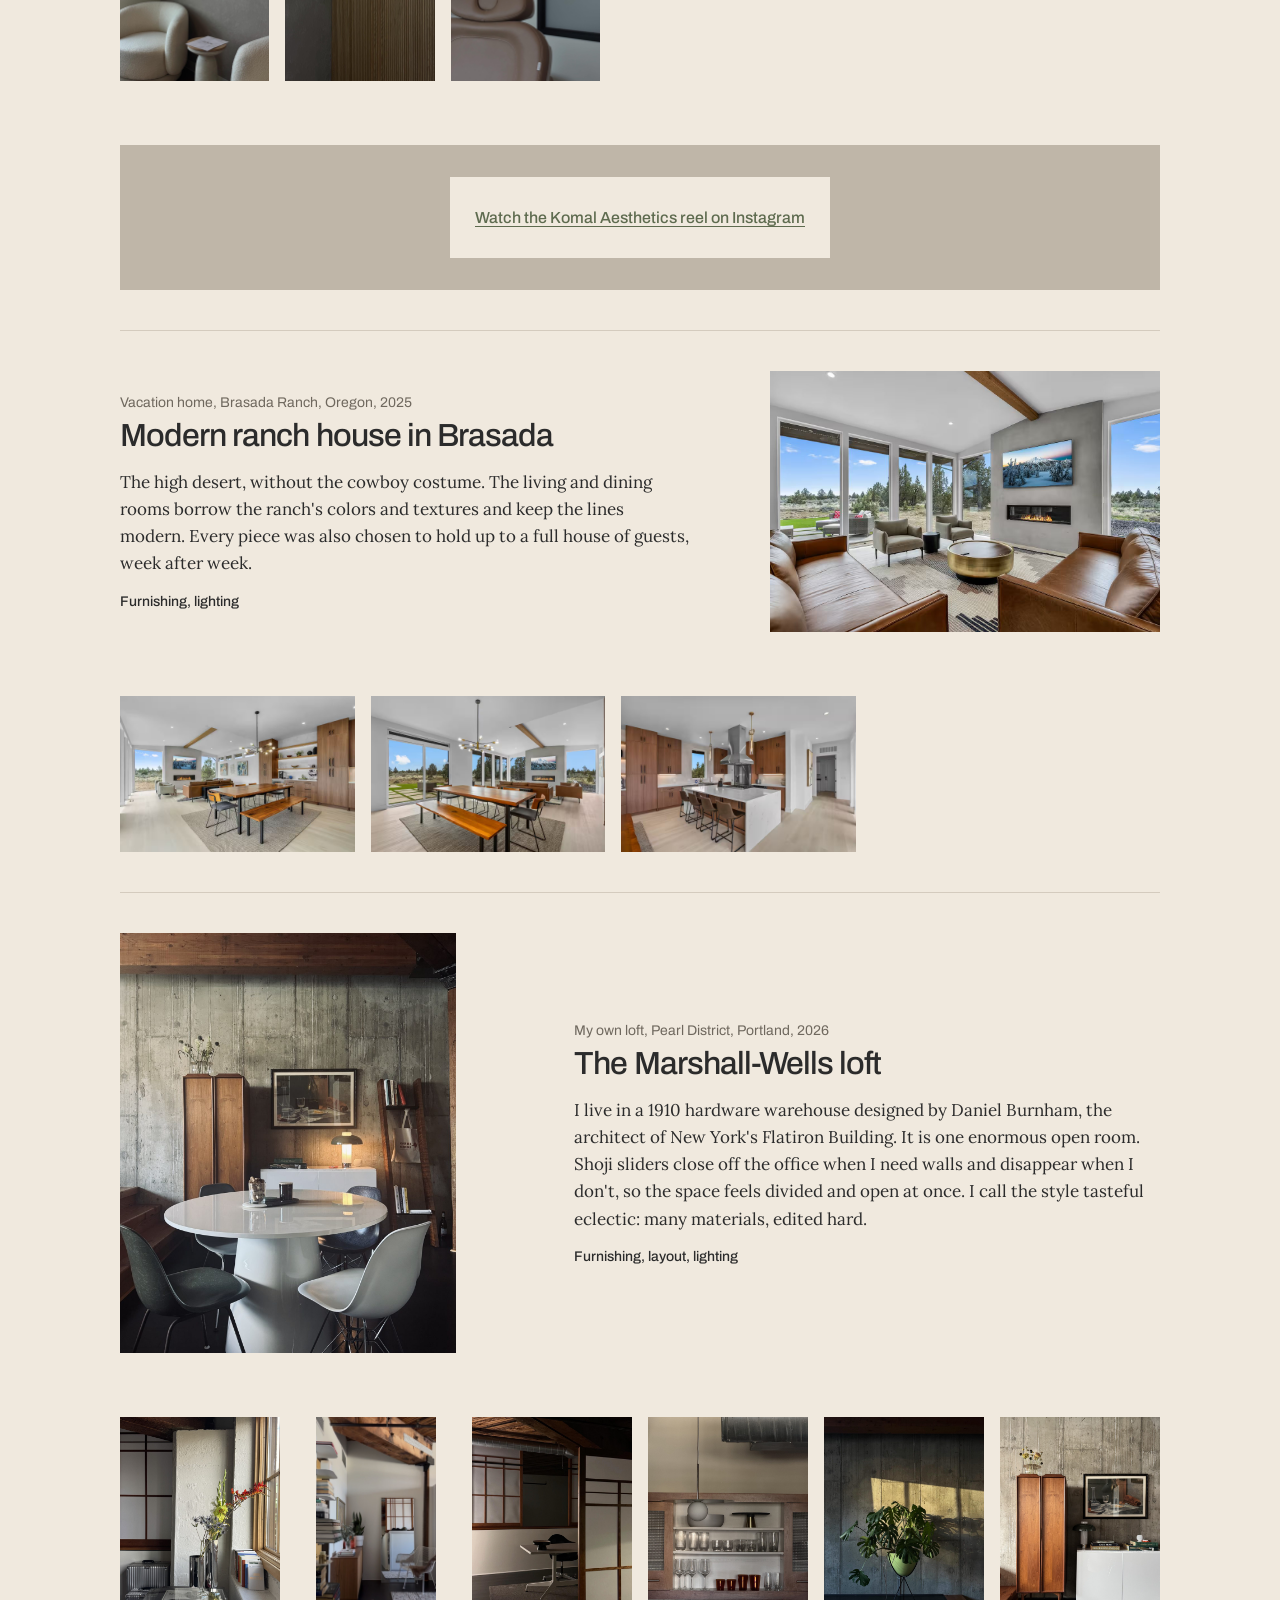
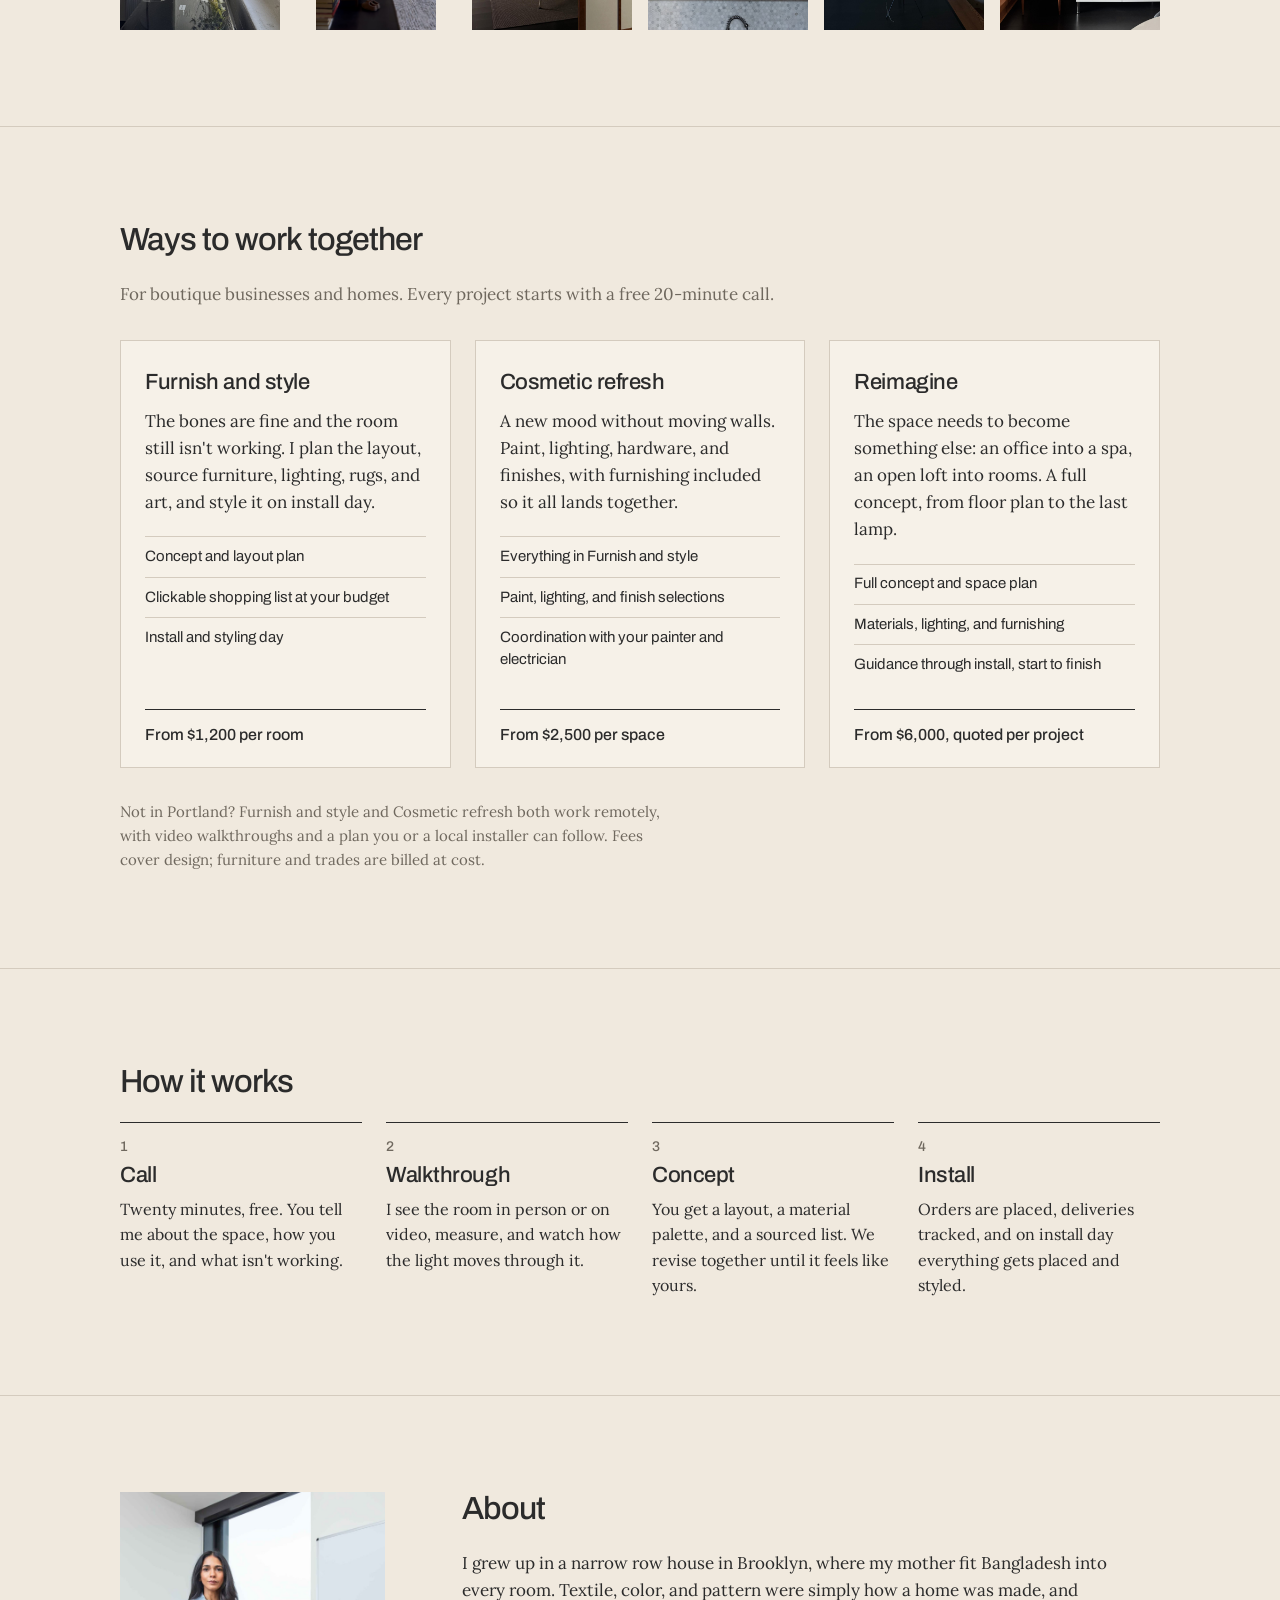
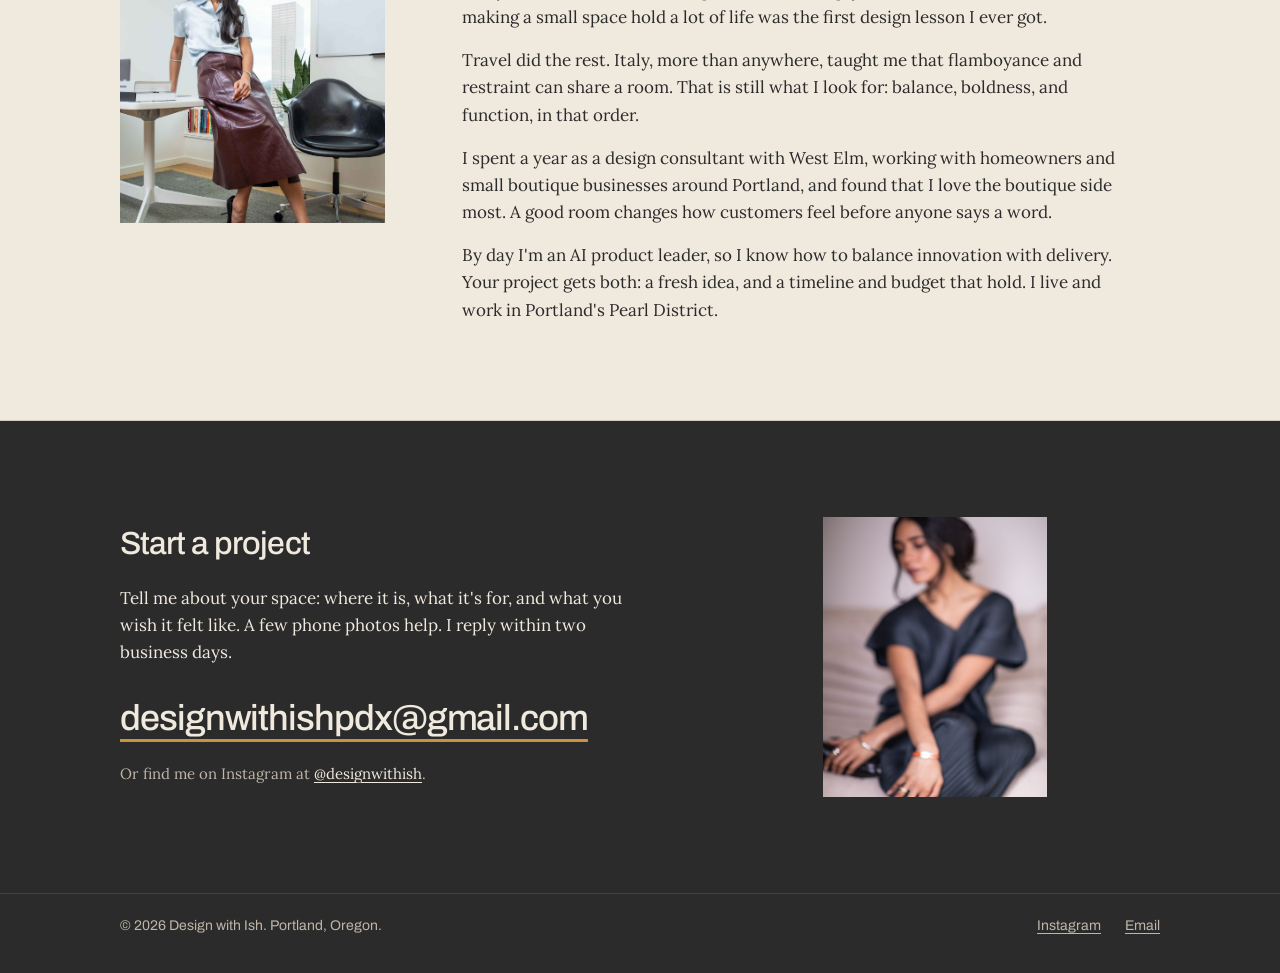
==== commit 5eb2d897: "Smaller photos and a narrower page; replace loft video with entry photo Co-Authored-By: Claude Fable" ====
--- a/index.html
+++ b/index.html
@@ -109,9 +109,7 @@
       </div>
       <div class="project-gallery">
         <img src="assets/loft-window.jpg" alt="Flowers in two polished steel vases beside a plaster column and a window ledge lined with books, with a sliding screen behind" width="1200" height="1600" loading="lazy">
-        <video class="gallery-video" autoplay muted loop playsinline preload="metadata" poster="assets/loft-walkthrough-poster.jpg" aria-label="Short silent video moving toward a walnut credenza with eucalyptus, a framed painting, and a mirror reflecting the sliding screens" width="720" height="1280">
-          <source src="assets/loft-walkthrough.mp4" type="video/mp4">
-        </video>
+        <img class="gallery-tall" src="assets/loft-entry.jpg" alt="The entry: a tall stack of books on floating shelves, a walnut credenza with eucalyptus and a snake plant, a mesh chair, and a mirror reflecting the shoji screens under a timber beam" width="1000" height="1767" loading="lazy">
         <img src="assets/loft-office.jpg" alt="The office behind the sliding screens: a white desk, a black shell chair, and a woven rug under the timber ceiling" width="1200" height="1600" loading="lazy">
         <img src="assets/loft-kitchen.jpg" alt="Open kitchen shelves of ribbed and amber glassware between cherry cabinets, with a disc-and-globe pendant light in front" width="1200" height="1600" loading="lazy">
         <img src="assets/loft-light.jpg" alt="A monstera in a green bullet planter, lit by late sun against the concrete wall" width="1200" height="1600" loading="lazy">
--- a/styles.css
+++ b/styles.css
@@ -352,3 +352,38 @@
 
 /* The walkthrough is taller than the photos: show the whole frame instead of cropping it */
 .project-gallery video.gallery-video { object-fit: contain; background: transparent; }
+
+/* ---- Sizing pass: keep the page and its photos at a comfortable size on large screens ---- */
+.site-header,
+.site-footer,
+main > section { padding-inline: max(var(--gutter), calc(50vw - 520px)); }
+
+.hero-image { justify-self: start; width: 100%; max-width: 15rem; }
+@media (min-width: 900px) {
+  .hero { grid-template-columns: minmax(0, 1.4fr) minmax(0, 0.6fr); }
+  .hero-image { justify-self: end; max-width: 20rem; }
+}
+
+.project-image.has-photo { width: 100%; max-width: 17rem; }
+.project-image.has-photo.landscape { max-width: 30rem; }
+@media (min-width: 820px) {
+  .project { grid-template-columns: minmax(0, 0.8fr) minmax(0, 1.2fr); }
+  .project:nth-of-type(even) { grid-template-columns: minmax(0, 1.2fr) minmax(0, 0.8fr); }
+  .project-image.has-photo { max-width: 21rem; }
+  .project-image.has-photo.landscape { max-width: none; }
+}
+
+.project-gallery { grid-template-columns: repeat(3, minmax(0, 1fr)); gap: 0.75rem; max-width: 46rem; }
+@media (min-width: 820px) { .project-gallery { grid-template-columns: repeat(6, minmax(0, 1fr)); gap: 1rem; max-width: none; } }
+.project-gallery.landscape { grid-template-columns: repeat(3, minmax(0, 1fr)); max-width: 46rem; }
+@media (min-width: 820px) { .project-gallery.landscape { max-width: 46rem; } }
+.project-gallery:not(.landscape):has(> :nth-child(3):last-child) { max-width: 30rem; }
+@media (min-width: 820px) { .project-gallery:not(.landscape):has(> :nth-child(3):last-child) { grid-template-columns: repeat(3, minmax(0, 1fr)); } }
+.project-gallery img.gallery-tall { object-fit: contain; background: transparent; }
+
+.about-image { width: 100%; max-width: 15rem; }
+@media (min-width: 900px) {
+  .about { grid-template-columns: minmax(0, 0.55fr) minmax(0, 1.45fr); }
+  .about-image { max-width: 19rem; }
+}
+.contact-image img { max-width: 14rem; }
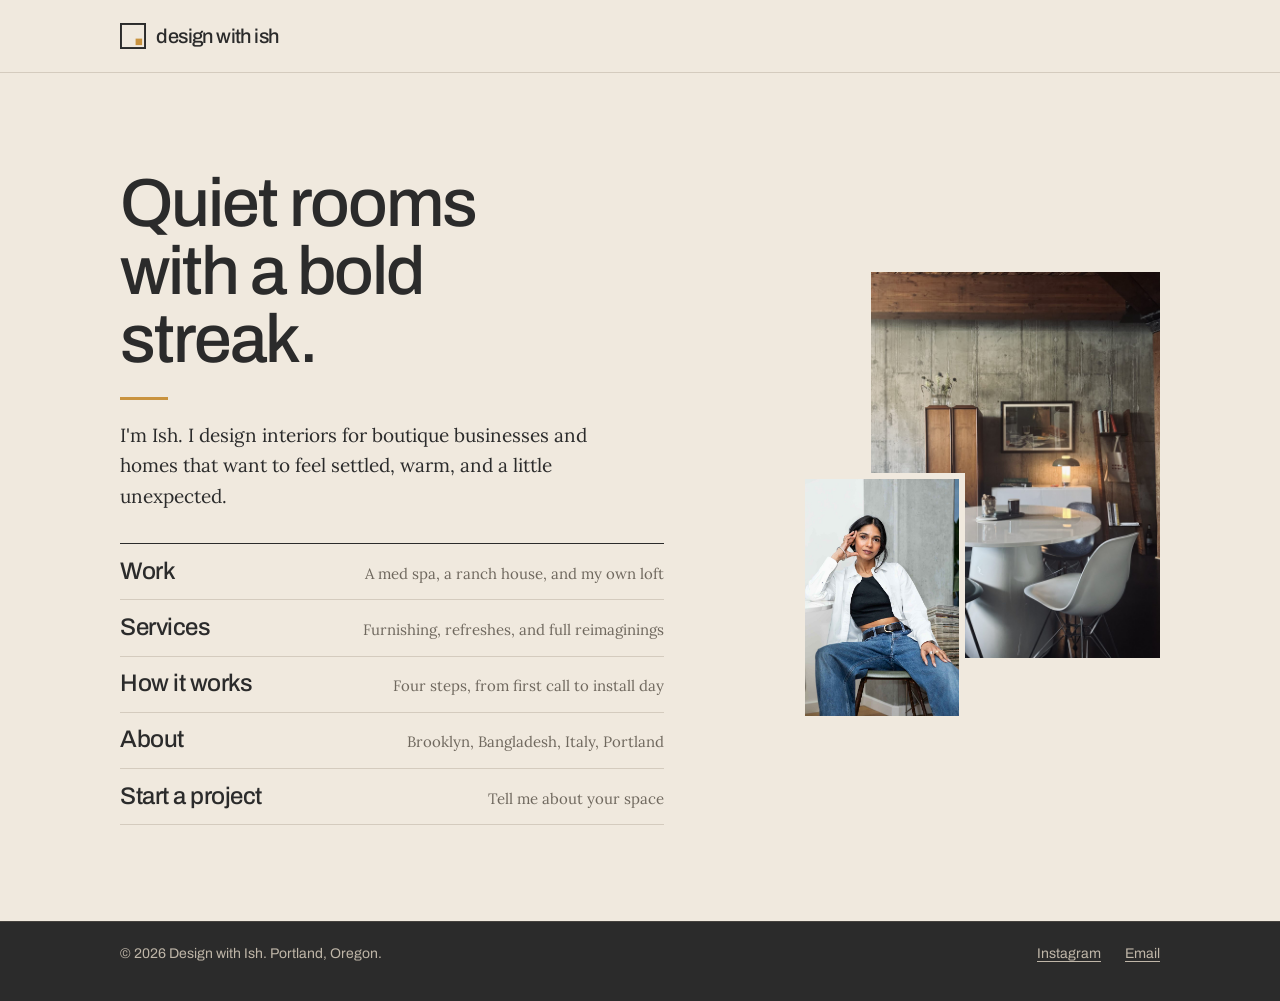
==== commit f9d38e30: "Split into separate pages: home with menu, work, services, process, about, contact Co-Authored-By: C" ====
--- a/index.html
+++ b/index.html
@@ -5,9 +5,9 @@
   <meta name="viewport" content="width=device-width, initial-scale=1">
   <title>Design with Ish | Interiors in Portland, Oregon</title>
   <meta name="description" content="Ish designs interiors for boutique businesses and homes: furnishing, cosmetic refreshes, and full reimaginings. Based in Portland, working in Seattle, Washington DC, New York, and remotely.">
-  <meta property="og:title" content="Design with Ish">
-  <meta property="og:description" content="Interiors for boutique businesses and homes. Portland, Oregon.">
-  <meta property="og:image" content="https://designwithish.com/assets/portrait-concrete.jpg">
+  <meta property="og:title" content="Design with Ish | Interiors in Portland, Oregon">
+  <meta property="og:description" content="Ish designs interiors for boutique businesses and homes: furnishing, cosmetic refreshes, and full reimaginings. Based in Portland, working in Seattle, Washington DC, New York, and remotely.">
+  <meta property="og:image" content="https://designwithish.com/assets/loft-dining.jpg">
   <meta property="og:url" content="https://designwithish.com/">
   <link rel="preconnect" href="https://fonts.googleapis.com">
   <link rel="preconnect" href="https://fonts.gstatic.com" crossorigin>
@@ -16,191 +16,37 @@
   <link rel="stylesheet" href="brand/tokens.css">
   <link rel="stylesheet" href="styles.css">
 </head>
-<body>
+<body class="page-home">
 
 <header class="site-header">
-  <a class="wordmark" href="#top" aria-label="Design with Ish, home">
+  <a class="wordmark" href="index.html" aria-label="Design with Ish, home">
     <svg class="mark" width="26" height="26" viewBox="0 0 40 40" aria-hidden="true">
       <rect x="1.5" y="1.5" width="37" height="37" fill="none" stroke="currentColor" stroke-width="3"/>
       <rect x="24" y="24" width="10" height="10" fill="#C9933F"/>
     </svg>
     <span>design with ish</span>
   </a>
-  <button class="nav-toggle" aria-expanded="false" aria-controls="site-nav">Menu</button>
-  <nav id="site-nav" class="site-nav">
-    <a href="#work">Work</a>
-    <a href="#services">Services</a>
-    <a href="#process">How it works</a>
-    <a href="#about">About</a>
-    <a href="#contact" class="nav-cta">Start a project</a>
-  </nav>
 </header>
 
-<main id="top">
+<main>
 
-  <section class="hero">
-    <div class="hero-text">
+  <section class="home">
+    <div class="home-text">
       <h1>Quiet rooms with a bold streak.</h1>
       <span class="honey-rule" aria-hidden="true"></span>
-      <p class="lede">I'm Ish. I design interiors for boutique businesses and homes that want to feel settled, warm, and a little unexpected. Balance first, then one brave choice.</p>
-      <div class="hero-actions">
-        <a class="button" href="#contact">Start a project</a>
-        <a class="text-link" href="#work">See the work</a>
-      </div>
-      <p class="availability">Taking projects now in Portland, Seattle, Washington DC, New York, and remotely.</p>
+      <p class="lede">I'm Ish. I design interiors for boutique businesses and homes that want to feel settled, warm, and a little unexpected.</p>
+      <nav class="home-menu" aria-label="Main">
+        <a href="work.html"><span class="home-menu-name">Work</span><span class="home-menu-note">A med spa, a ranch house, and my own loft</span></a>
+        <a href="services.html"><span class="home-menu-name">Services</span><span class="home-menu-note">Furnishing, refreshes, and full reimaginings</span></a>
+        <a href="process.html"><span class="home-menu-name">How it works</span><span class="home-menu-note">Four steps, from first call to install day</span></a>
+        <a href="about.html"><span class="home-menu-name">About</span><span class="home-menu-note">Brooklyn, Bangladesh, Italy, Portland</span></a>
+        <a href="contact.html"><span class="home-menu-name">Start a project</span><span class="home-menu-note">Tell me about your space</span></a>
+      </nav>
     </div>
-    <figure class="hero-image">
-      <img src="assets/portrait-concrete.jpg" alt="Ish seated beside a concrete column, in a white shirt and jeans" width="1200" height="1800">
-    </figure>
-  </section>
-
-  <section id="work" class="work">
-    <h2>Selected work</h2>
-
-    <article class="project">
-      <figure class="project-image has-photo">
-        <img src="assets/komal-lamp.jpg" alt="A brass floor lamp with five glowing glass globes in the corner behind a curved olive velvet sofa, beside a framed gold-and-black mandala" width="1200" height="1600" loading="lazy">
-      </figure>
-      <div class="project-text">
-        <p class="project-meta">Med spa, Hillsboro, Oregon, 2025</p>
-        <h3>Komal Aesthetics &amp; Wellness</h3>
-        <p>A plain office suite became a wabi-sabi med spa. The room started out cold, all hard light and blank walls. We rebuilt it around warmth: a softer layout, earthen color, low lighting, and furniture you want to sink into before an appointment.</p>
-        <p class="project-scope">Furnishing, layout, color, lighting</p>
-        <a class="text-link" href="https://www.komalaestheticsandwellness.com/" rel="noopener">Visit Komal Aesthetics</a>
-      </div>
-      <div class="project-gallery">
-        <img src="assets/komal-chairs.jpg" alt="Two cream boucle armchairs and a stone side table against a hand-troweled grey plaster wall" width="1200" height="1600" loading="lazy">
-        <img src="assets/komal-sign.jpg" alt="The Komal Aesthetics and Wellness sign in dark metal letters on a fluted oak panel, next to dark plaster" width="1200" height="1600" loading="lazy">
-        <img src="assets/komal-treatment.jpg" alt="A taupe leather treatment chair in a quiet room with a black-framed panel on the wall" width="1200" height="1600" loading="lazy">
-      </div>
-      <div class="project-embed project-reel">
-        <blockquote class="instagram-media" data-instgrm-permalink="https://www.instagram.com/reel/DTQnETeDjyo/" data-instgrm-version="14">
-          <a href="https://www.instagram.com/reel/DTQnETeDjyo/" rel="noopener">Watch the Komal Aesthetics reel on Instagram</a>
-        </blockquote>
-      </div>
-    </article>
-
-    <article class="project">
-      <figure class="project-image has-photo landscape">
-        <img src="assets/brasada-living.jpg" alt="Two caramel leather sofas, a brass drum coffee table, and olive armchairs around a linear fireplace" width="1200" height="800" loading="lazy">
-      </figure>
-      <div class="project-text">
-        <p class="project-meta">Vacation home, Brasada Ranch, Oregon, 2025</p>
-        <h3>Modern ranch house in Brasada</h3>
-        <p>The high desert, without the cowboy costume. The living and dining rooms borrow the ranch's colors and textures and keep the lines modern. Every piece was also chosen to hold up to a full house of guests, week after week.</p>
-        <p class="project-scope">Furnishing, lighting</p>
-      </div>
-      <div class="project-gallery landscape">
-        <img src="assets/brasada-great-room.jpg" alt="The open great room: dining table in front, leather sofas by the fireplace behind, juniper and sagebrush through the windows" width="1200" height="800" loading="lazy">
-        <img src="assets/brasada-dining.jpg" alt="A live-edge wood dining table with a bench and leather chairs under a branching chandelier, with the living room and high-desert view beyond" width="1200" height="800" loading="lazy">
-        <img src="assets/brasada-kitchen.jpg" alt="Kitchen island with four leather counter stools under glass pendant lights, walnut cabinets behind" width="1200" height="800" loading="lazy">
-      </div>
-    </article>
-
-    <article class="project">
-      <figure class="project-image has-photo">
-        <img src="assets/loft-dining.jpg" alt="Round white dining table with mismatched shell chairs against a board-formed concrete wall, with a teak cabinet, a framed still life, and a lit table lamp" width="1200" height="1600" loading="lazy">
-      </figure>
-      <div class="project-text">
-        <p class="project-meta">My own loft, Pearl District, Portland, 2026</p>
-        <h3>The Marshall-Wells loft</h3>
-        <p>I live in a 1910 hardware warehouse designed by Daniel Burnham, the architect of New York's Flatiron Building. It is one enormous open room. Shoji sliders close off the office when I need walls and disappear when I don't, so the space feels divided and open at once. I call the style tasteful eclectic: many materials, edited hard.</p>
-        <p class="project-scope">Furnishing, layout, lighting</p>
-      </div>
-      <div class="project-gallery">
-        <img src="assets/loft-window.jpg" alt="Flowers in two polished steel vases beside a plaster column and a window ledge lined with books, with a sliding screen behind" width="1200" height="1600" loading="lazy">
-        <img class="gallery-tall" src="assets/loft-entry.jpg" alt="The entry: a tall stack of books on floating shelves, a walnut credenza with eucalyptus and a snake plant, a mesh chair, and a mirror reflecting the shoji screens under a timber beam" width="1000" height="1767" loading="lazy">
-        <img src="assets/loft-office.jpg" alt="The office behind the sliding screens: a white desk, a black shell chair, and a woven rug under the timber ceiling" width="1200" height="1600" loading="lazy">
-        <img src="assets/loft-kitchen.jpg" alt="Open kitchen shelves of ribbed and amber glassware between cherry cabinets, with a disc-and-globe pendant light in front" width="1200" height="1600" loading="lazy">
-        <img src="assets/loft-light.jpg" alt="A monstera in a green bullet planter, lit by late sun against the concrete wall" width="1200" height="1600" loading="lazy">
-        <img src="assets/loft-cabinet.jpg" alt="A tall teak cabinet beside a white sideboard with books and a green lamp, under a framed still life" width="1200" height="1600" loading="lazy">
-      </div>
-    </article>
-  </section>
-
-  <section id="services" class="services">
-    <h2>Ways to work together</h2>
-    <p class="section-intro">For boutique businesses and homes. Every project starts with a free 20-minute call.</p>
-    <div class="service-grid">
-      <article class="service">
-        <h3>Furnish and style</h3>
-        <p>The bones are fine and the room still isn't working. I plan the layout, source furniture, lighting, rugs, and art, and style it on install day.</p>
-        <ul>
-          <li>Concept and layout plan</li>
-          <li>Clickable shopping list at your budget</li>
-          <li>Install and styling day</li>
-        </ul>
-        <p class="price">From $1,200 per room</p>
-      </article>
-      <article class="service">
-        <h3>Cosmetic refresh</h3>
-        <p>A new mood without moving walls. Paint, lighting, hardware, and finishes, with furnishing included so it all lands together.</p>
-        <ul>
-          <li>Everything in Furnish and style</li>
-          <li>Paint, lighting, and finish selections</li>
-          <li>Coordination with your painter and electrician</li>
-        </ul>
-        <p class="price">From $2,500 per space</p>
-      </article>
-      <article class="service">
-        <h3>Reimagine</h3>
-        <p>The space needs to become something else: an office into a spa, an open loft into rooms. A full concept, from floor plan to the last lamp.</p>
-        <ul>
-          <li>Full concept and space plan</li>
-          <li>Materials, lighting, and furnishing</li>
-          <li>Guidance through install, start to finish</li>
-        </ul>
-        <p class="price">From $6,000, quoted per project</p>
-      </article>
+    <div class="home-photos">
+      <img class="home-loft" src="assets/loft-dining.jpg" alt="Ish's loft: a round white dining table and shell chairs against a board-formed concrete wall, with a teak cabinet and a lit lamp" width="1200" height="1600">
+      <img class="home-portrait" src="assets/portrait-concrete.jpg" alt="Ish seated beside a concrete column, in a white shirt and jeans" width="1200" height="1800">
     </div>
-    <p class="services-note">Not in Portland? Furnish and style and Cosmetic refresh both work remotely, with video walkthroughs and a plan you or a local installer can follow. Fees cover design; furniture and trades are billed at cost.</p>
-  </section>
-
-  <section id="process" class="process">
-    <h2>How it works</h2>
-    <ol class="steps">
-      <li>
-        <h3>Call</h3>
-        <p>Twenty minutes, free. You tell me about the space, how you use it, and what isn't working.</p>
-      </li>
-      <li>
-        <h3>Walkthrough</h3>
-        <p>I see the room in person or on video, measure, and watch how the light moves through it.</p>
-      </li>
-      <li>
-        <h3>Concept</h3>
-        <p>You get a layout, a material palette, and a sourced list. We revise together until it feels like yours.</p>
-      </li>
-      <li>
-        <h3>Install</h3>
-        <p>Orders are placed, deliveries tracked, and on install day everything gets placed and styled.</p>
-      </li>
-    </ol>
-  </section>
-
-  <section id="about" class="about">
-    <figure class="about-image">
-      <img src="assets/portrait-office.jpg" alt="Ish leaning on a desk in an office with a view of downtown Portland" width="1200" height="1799" loading="lazy">
-    </figure>
-    <div class="about-text">
-      <h2>About</h2>
-      <p>I grew up in a narrow row house in Brooklyn, where my mother fit Bangladesh into every room. Textile, color, and pattern were simply how a home was made, and making a small space hold a lot of life was the first design lesson I ever got.</p>
-      <p>Travel did the rest. Italy, more than anywhere, taught me that flamboyance and restraint can share a room. That is still what I look for: balance, boldness, and function, in that order.</p>
-      <p>I spent a year as a design consultant with West Elm, working with homeowners and small boutique businesses around Portland, and found that I love the boutique side most. A good room changes how customers feel before anyone says a word.</p>
-      <p>By day I'm an AI product leader, so I know how to balance innovation with delivery. Your project gets both: a fresh idea, and a timeline and budget that hold. I live and work in Portland's Pearl District.</p>
-    </div>
-  </section>
-
-  <section id="contact" class="contact">
-    <div class="contact-text">
-      <h2>Start a project</h2>
-      <p>Tell me about your space: where it is, what it's for, and what you wish it felt like. A few phone photos help. I reply within two business days.</p>
-      <a class="contact-email" href="mailto:designwithishpdx@gmail.com?subject=Project%20inquiry">designwithishpdx@gmail.com</a>
-      <p class="contact-alt">Or find me on Instagram at <a href="https://www.instagram.com/designwithish/" rel="me noopener">@designwithish</a>.</p>
-    </div>
-    <figure class="contact-image">
-      <img src="assets/portrait-soft.jpg" alt="" width="1200" height="1800" loading="lazy">
-    </figure>
   </section>
 
 </main>
@@ -213,7 +59,6 @@
   </p>
 </footer>
 
-<script async src="https://www.instagram.com/embed.js"></script>
 <script src="script.js" defer></script>
 </body>
 </html>
--- a/styles.css
+++ b/styles.css
@@ -387,3 +387,73 @@
   .about-image { max-width: 19rem; }
 }
 .contact-image img { max-width: 14rem; }
+
+/* ---- Multi-page layout ---- */
+.page-title { font-size: clamp(2rem, 4.5vw, 3rem); line-height: 1.05; margin-bottom: 2rem; }
+.project-text h2 { font-size: clamp(1.5rem, 2.8vw, 2rem); letter-spacing: -0.03em; line-height: 1.05; margin-bottom: 1rem; }
+.service h2, .steps h2 { font-size: clamp(1.25rem, 2vw, 1.375rem); letter-spacing: -0.02em; line-height: 1.2; margin-bottom: 0.75rem; }
+.steps h2 { margin-bottom: 0.5rem; }
+.site-nav a[aria-current="page"]:not(.nav-cta) { text-decoration: underline; text-decoration-color: var(--honey); text-decoration-thickness: 2px; text-underline-offset: 0.4em; }
+.site-nav .nav-cta[aria-current="page"] { background: var(--charcoal); color: var(--oat); }
+
+.next {
+  display: flex;
+  flex-wrap: wrap;
+  align-items: center;
+  justify-content: space-between;
+  gap: 1rem 2rem;
+  background: var(--charcoal);
+  color: var(--oat);
+  padding-block: 2.5rem;
+}
+main > section.next { padding-block: 2.5rem; }
+.next p { margin: 0; font: 500 clamp(1.25rem, 2.4vw, 1.625rem) var(--font-display); letter-spacing: -0.02em; }
+.button-light { background: var(--oat); color: var(--charcoal); border-color: var(--oat); }
+.button-light:hover { background: transparent; color: var(--oat); }
+.page-contact main > section.contact { min-height: 60vh; }
+
+/* Home */
+.home {
+  display: grid;
+  grid-template-columns: minmax(0, 1fr);
+  gap: 2.5rem;
+  align-items: center;
+}
+.home h1 { font-size: clamp(2.5rem, 6vw, 4.25rem); line-height: 1; max-width: 11ch; }
+.home .honey-rule { margin-top: 1.5rem; }
+.home .lede { margin-top: 1.25rem; max-width: 42ch; font-size: clamp(1.0625rem, 1.5vw, 1.1875rem); }
+.home-menu { margin-top: 2rem; border-top: 1.5px solid var(--charcoal); max-width: 34rem; }
+.home-menu a {
+  display: flex;
+  flex-wrap: wrap;
+  align-items: baseline;
+  justify-content: space-between;
+  gap: 0.15rem 1.5rem;
+  padding: 0.85rem 0;
+  border-bottom: 1px solid var(--linen);
+  color: var(--charcoal);
+  text-decoration: none;
+}
+.home-menu-name { font: 500 clamp(1.25rem, 2.2vw, 1.5rem) var(--font-display); letter-spacing: -0.02em; }
+.home-menu-note { font-size: 0.9375rem; color: var(--stone); }
+.home-menu a:hover .home-menu-name,
+.home-menu a:focus-visible .home-menu-name { text-decoration: underline; text-decoration-color: var(--honey); text-decoration-thickness: 2px; text-underline-offset: 0.3em; }
+
+.home-photos { display: grid; grid-template-columns: 1.5fr 1fr; gap: 0.75rem; align-items: end; max-width: 26rem; }
+.home-photos img { width: 100%; object-fit: cover; }
+.home-loft { aspect-ratio: 3 / 4; }
+.home-portrait { aspect-ratio: 2 / 3; object-position: 50% 20%; }
+@media (min-width: 900px) {
+  .home { grid-template-columns: minmax(0, 1.25fr) minmax(0, 0.75fr); gap: clamp(2.5rem, 6vw, 5rem); }
+  .home-photos { display: block; position: relative; max-width: 24rem; justify-self: end; padding: 0 0 4rem 4.5rem; }
+  .home-photos .home-portrait { position: absolute; left: 0; bottom: 0; width: 46%; border: 6px solid var(--oat); }
+}
+.page-home main > section.home { border-bottom: 0; }
+
+@media (max-width: 599px) { .home-menu a { flex-direction: column; align-items: flex-start; } }
+
+/* Keep the footer at the bottom of short pages */
+body { min-height: 100vh; min-height: 100dvh; display: flex; flex-direction: column; }
+main { flex: 1; display: flex; flex-direction: column; }
+main > section.next { margin-top: auto; }
+.page-contact main > section.contact { flex: 1; min-height: 0; }
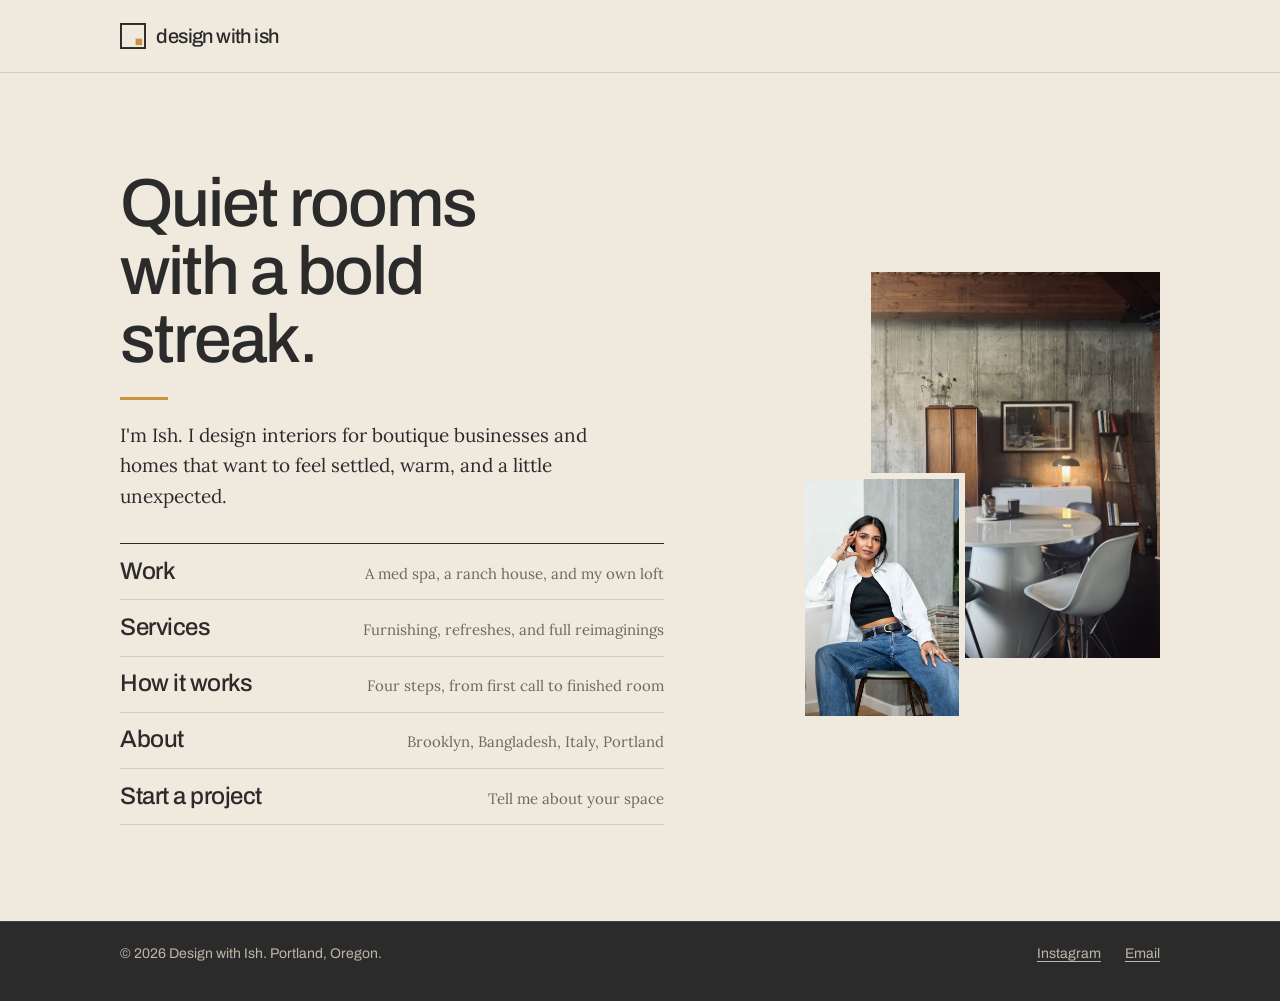
==== commit 03d1fd62: "Remove prices, reword the final process step, open outside links in a new tab Co-Authored-By: Claude" ====
--- a/index.html
+++ b/index.html
@@ -13,8 +13,8 @@
   <link rel="preconnect" href="https://fonts.gstatic.com" crossorigin>
   <link href="https://fonts.googleapis.com/css2?family=Archivo:wght@400;500;600&family=Lora:ital,wght@0,400;1,400&display=swap" rel="stylesheet">
   <link rel="icon" href="favicon.svg" type="image/svg+xml">
-  <link rel="stylesheet" href="brand/tokens.css">
-  <link rel="stylesheet" href="styles.css">
+  <link rel="stylesheet" href="brand/tokens.css?v=11091459">
+  <link rel="stylesheet" href="styles.css?v=11091459">
 </head>
 <body class="page-home">
 
@@ -38,7 +38,7 @@
       <nav class="home-menu" aria-label="Main">
         <a href="work.html"><span class="home-menu-name">Work</span><span class="home-menu-note">A med spa, a ranch house, and my own loft</span></a>
         <a href="services.html"><span class="home-menu-name">Services</span><span class="home-menu-note">Furnishing, refreshes, and full reimaginings</span></a>
-        <a href="process.html"><span class="home-menu-name">How it works</span><span class="home-menu-note">Four steps, from first call to install day</span></a>
+        <a href="process.html"><span class="home-menu-name">How it works</span><span class="home-menu-note">Four steps, from first call to finished room</span></a>
         <a href="about.html"><span class="home-menu-name">About</span><span class="home-menu-note">Brooklyn, Bangladesh, Italy, Portland</span></a>
         <a href="contact.html"><span class="home-menu-name">Start a project</span><span class="home-menu-note">Tell me about your space</span></a>
       </nav>
@@ -54,11 +54,11 @@
 <footer class="site-footer">
   <p>© <span id="year">2026</span> Design with Ish. Portland, Oregon.</p>
   <p class="footer-links">
-    <a href="https://www.instagram.com/designwithish/" rel="me noopener">Instagram</a>
+    <a href="https://www.instagram.com/designwithish/" target="_blank" rel="me noopener noreferrer">Instagram</a>
     <a href="mailto:designwithishpdx@gmail.com">Email</a>
   </p>
 </footer>
 
-<script src="script.js" defer></script>
+<script src="script.js?v=11091459" defer></script>
 </body>
 </html>
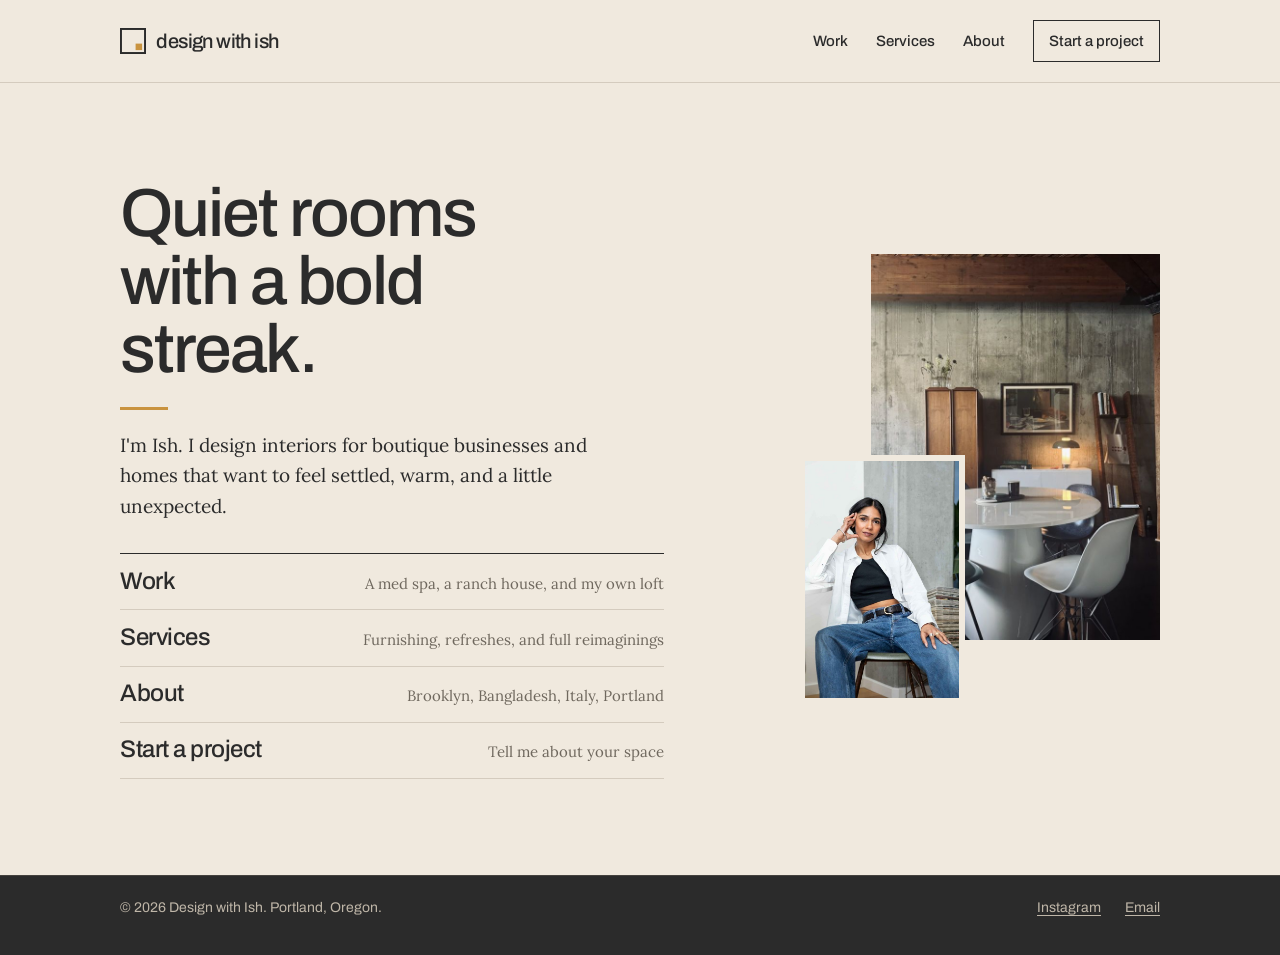
==== commit 2936abd9: "Quick wins: search titles and sitemap, responsive images, one menu on every page, How it works folde" ====
--- a/index.html
+++ b/index.html
@@ -3,18 +3,21 @@
 <head>
   <meta charset="utf-8">
   <meta name="viewport" content="width=device-width, initial-scale=1">
-  <title>Design with Ish | Interiors in Portland, Oregon</title>
-  <meta name="description" content="Ish designs interiors for boutique businesses and homes: furnishing, cosmetic refreshes, and full reimaginings. Based in Portland, working in Seattle, Washington DC, New York, and remotely.">
-  <meta property="og:title" content="Design with Ish | Interiors in Portland, Oregon">
-  <meta property="og:description" content="Ish designs interiors for boutique businesses and homes: furnishing, cosmetic refreshes, and full reimaginings. Based in Portland, working in Seattle, Washington DC, New York, and remotely.">
+  <title>Design with Ish | Interior Designer in Portland, Oregon</title>
+  <meta name="description" content="Ish is a Portland interior designer creating quiet rooms with a bold streak for boutique businesses and homes. Furnishing, cosmetic refreshes, and full reimaginings, in Portland and remotely.">
+  <link rel="canonical" href="https://designwithish.com/">
+  <meta property="og:title" content="Design with Ish | Interior Designer in Portland, Oregon">
+  <meta property="og:description" content="Ish is a Portland interior designer creating quiet rooms with a bold streak for boutique businesses and homes. Furnishing, cosmetic refreshes, and full reimaginings, in Portland and remotely.">
+  <meta property="og:type" content="website">
   <meta property="og:image" content="https://designwithish.com/assets/loft-dining.jpg">
   <meta property="og:url" content="https://designwithish.com/">
   <link rel="preconnect" href="https://fonts.googleapis.com">
   <link rel="preconnect" href="https://fonts.gstatic.com" crossorigin>
   <link href="https://fonts.googleapis.com/css2?family=Archivo:wght@400;500;600&family=Lora:ital,wght@0,400;1,400&display=swap" rel="stylesheet">
   <link rel="icon" href="favicon.svg" type="image/svg+xml">
-  <link rel="stylesheet" href="brand/tokens.css?v=11091459">
-  <link rel="stylesheet" href="styles.css?v=11091459">
+  <link rel="stylesheet" href="brand/tokens.css?v=11202010">
+  <link rel="stylesheet" href="styles.css?v=11202010">
+  <script type="application/ld+json">{"@context": "https://schema.org", "@type": "ProfessionalService", "name": "Design with Ish", "description": "Interior design for boutique businesses and homes.", "url": "https://designwithish.com/", "image": "https://designwithish.com/assets/loft-dining.jpg", "logo": "https://designwithish.com/brand/logo/design-with-ish-logo.png", "email": "designwithishpdx@gmail.com", "address": {"@type": "PostalAddress", "addressLocality": "Portland", "addressRegion": "OR", "addressCountry": "US"}, "areaServed": ["Portland, Oregon", "Seattle, Washington", "Washington, DC", "New York, New York"], "sameAs": ["https://www.instagram.com/designwithish/"]}</script>
 </head>
 <body class="page-home">
 
@@ -26,6 +29,13 @@
     </svg>
     <span>design with ish</span>
   </a>
+  <button class="nav-toggle" aria-expanded="false" aria-controls="site-nav">Menu</button>
+  <nav id="site-nav" class="site-nav">
+    <a href="work.html">Work</a>
+    <a href="services.html">Services</a>
+    <a href="about.html">About</a>
+    <a href="contact.html" class="nav-cta">Start a project</a>
+  </nav>
 </header>
 
 <main>
@@ -38,14 +48,13 @@
       <nav class="home-menu" aria-label="Main">
         <a href="work.html"><span class="home-menu-name">Work</span><span class="home-menu-note">A med spa, a ranch house, and my own loft</span></a>
         <a href="services.html"><span class="home-menu-name">Services</span><span class="home-menu-note">Furnishing, refreshes, and full reimaginings</span></a>
-        <a href="process.html"><span class="home-menu-name">How it works</span><span class="home-menu-note">Four steps, from first call to finished room</span></a>
         <a href="about.html"><span class="home-menu-name">About</span><span class="home-menu-note">Brooklyn, Bangladesh, Italy, Portland</span></a>
         <a href="contact.html"><span class="home-menu-name">Start a project</span><span class="home-menu-note">Tell me about your space</span></a>
       </nav>
     </div>
     <div class="home-photos">
-      <img class="home-loft" src="assets/loft-dining.jpg" alt="Ish's loft: a round white dining table and shell chairs against a board-formed concrete wall, with a teak cabinet and a lit lamp" width="1200" height="1600">
-      <img class="home-portrait" src="assets/portrait-concrete.jpg" alt="Ish seated beside a concrete column, in a white shirt and jeans" width="1200" height="1800">
+      <img class="home-loft" src="assets/loft-dining.jpg" srcset="assets/loft-dining-600.jpg 600w, assets/loft-dining.jpg 1200w" sizes="(min-width: 820px) 480px, 90vw" alt="Ish's loft: a round white dining table and shell chairs against a board-formed concrete wall, with a teak cabinet and a lit lamp" width="1200" height="1600">
+      <img class="home-portrait" src="assets/portrait-concrete.jpg" srcset="assets/portrait-concrete-600.jpg 600w, assets/portrait-concrete.jpg 1200w" sizes="(min-width: 820px) 480px, 90vw" alt="Ish seated beside a concrete column, in a white shirt and jeans" width="1200" height="1800">
     </div>
   </section>
 
@@ -59,6 +68,6 @@
   </p>
 </footer>
 
-<script src="script.js?v=11091459" defer></script>
+<script src="script.js?v=11202010" defer></script>
 </body>
 </html>
--- a/styles.css
+++ b/styles.css
@@ -457,3 +457,6 @@
 main { flex: 1; display: flex; flex-direction: column; }
 main > section.next { margin-top: auto; }
 .page-contact main > section.contact { flex: 1; min-height: 0; }
+
+/* Home now carries the top menu; keep the page from jumping under anchored sections */
+#how-it-works { scroll-margin-top: 1rem; }
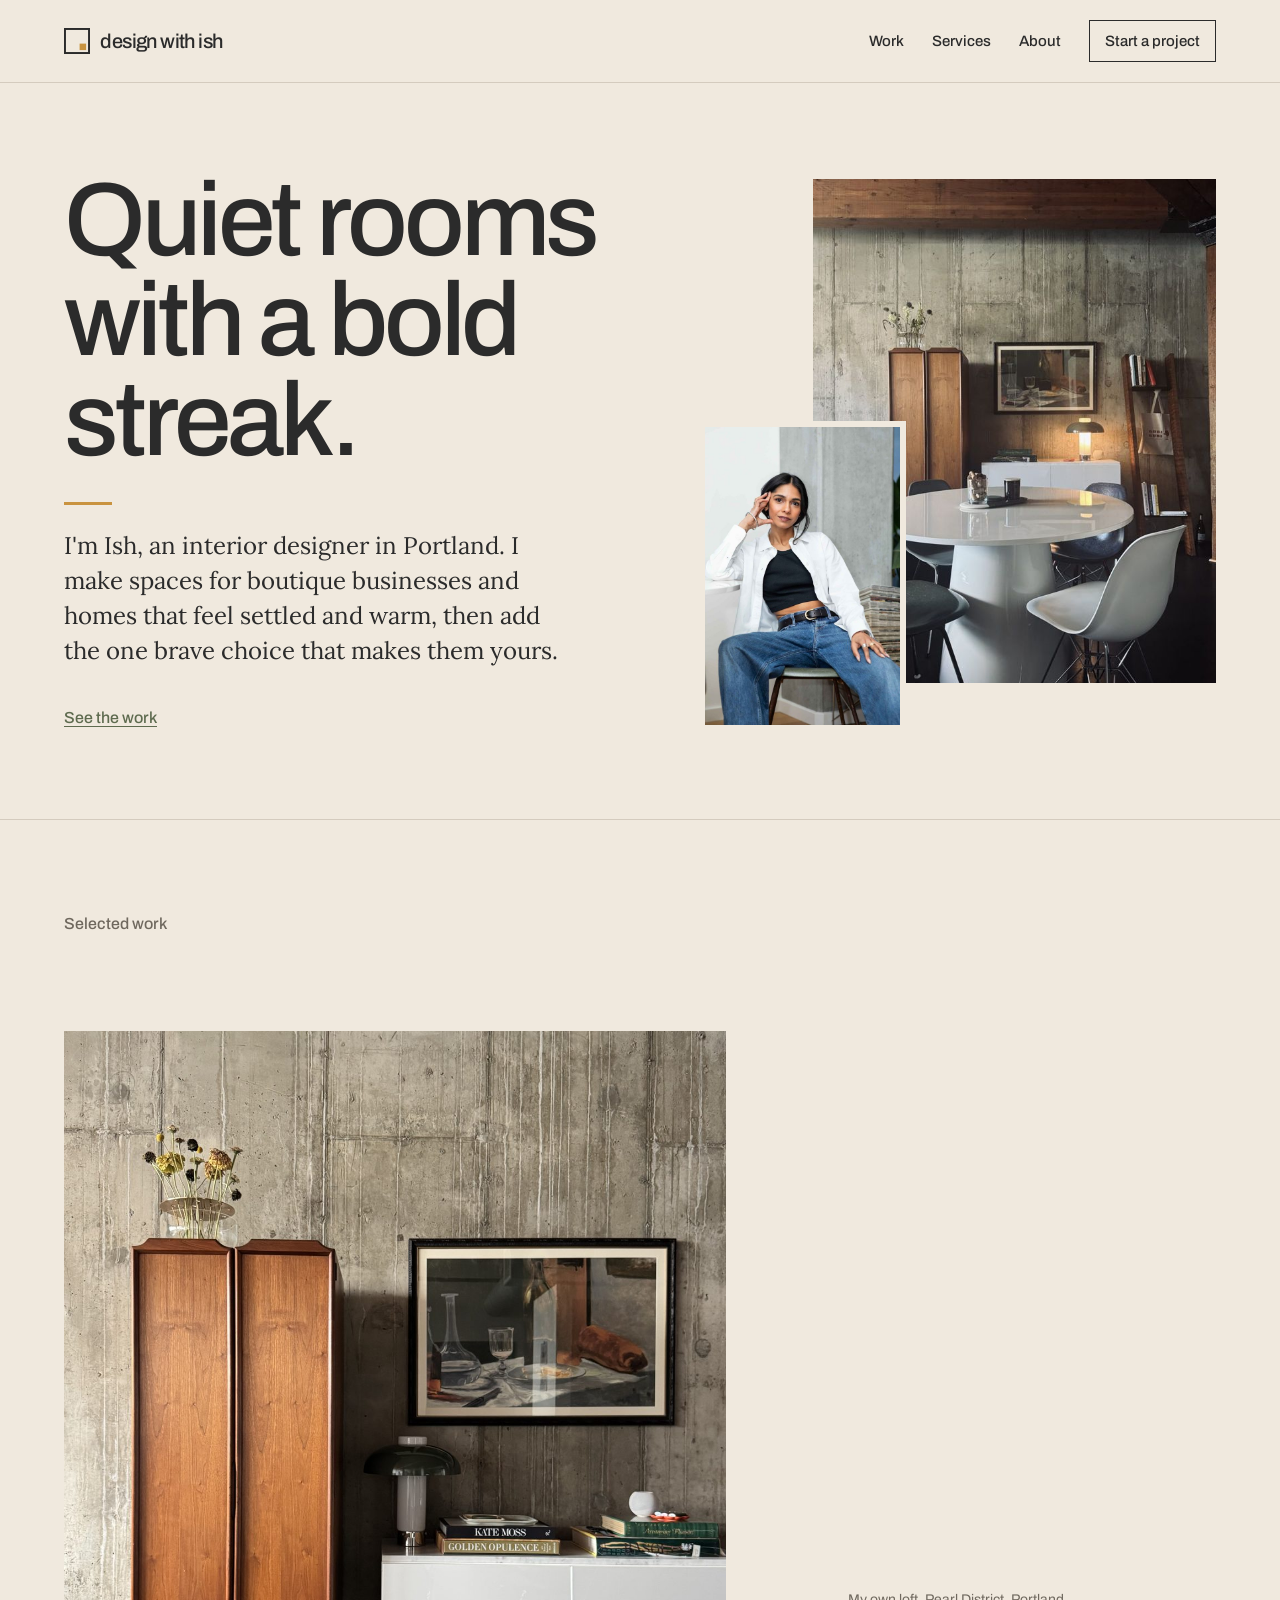
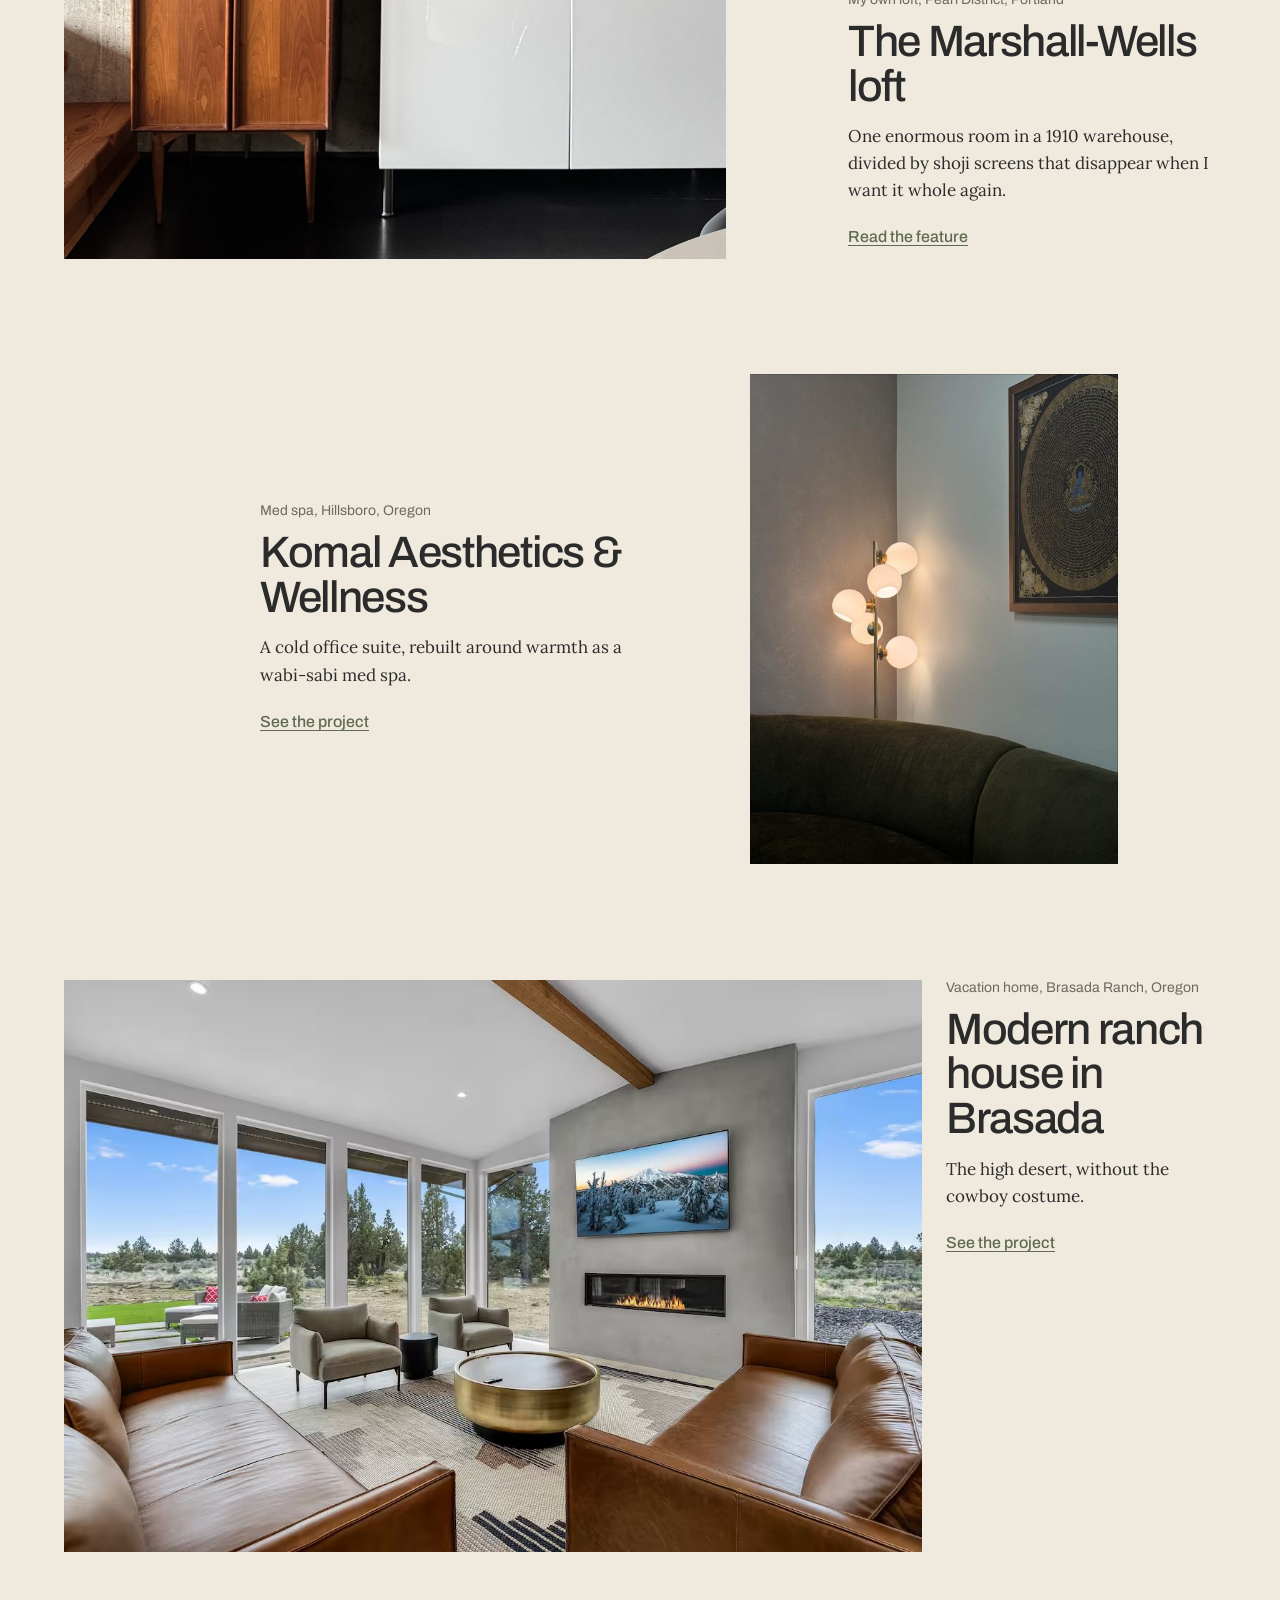
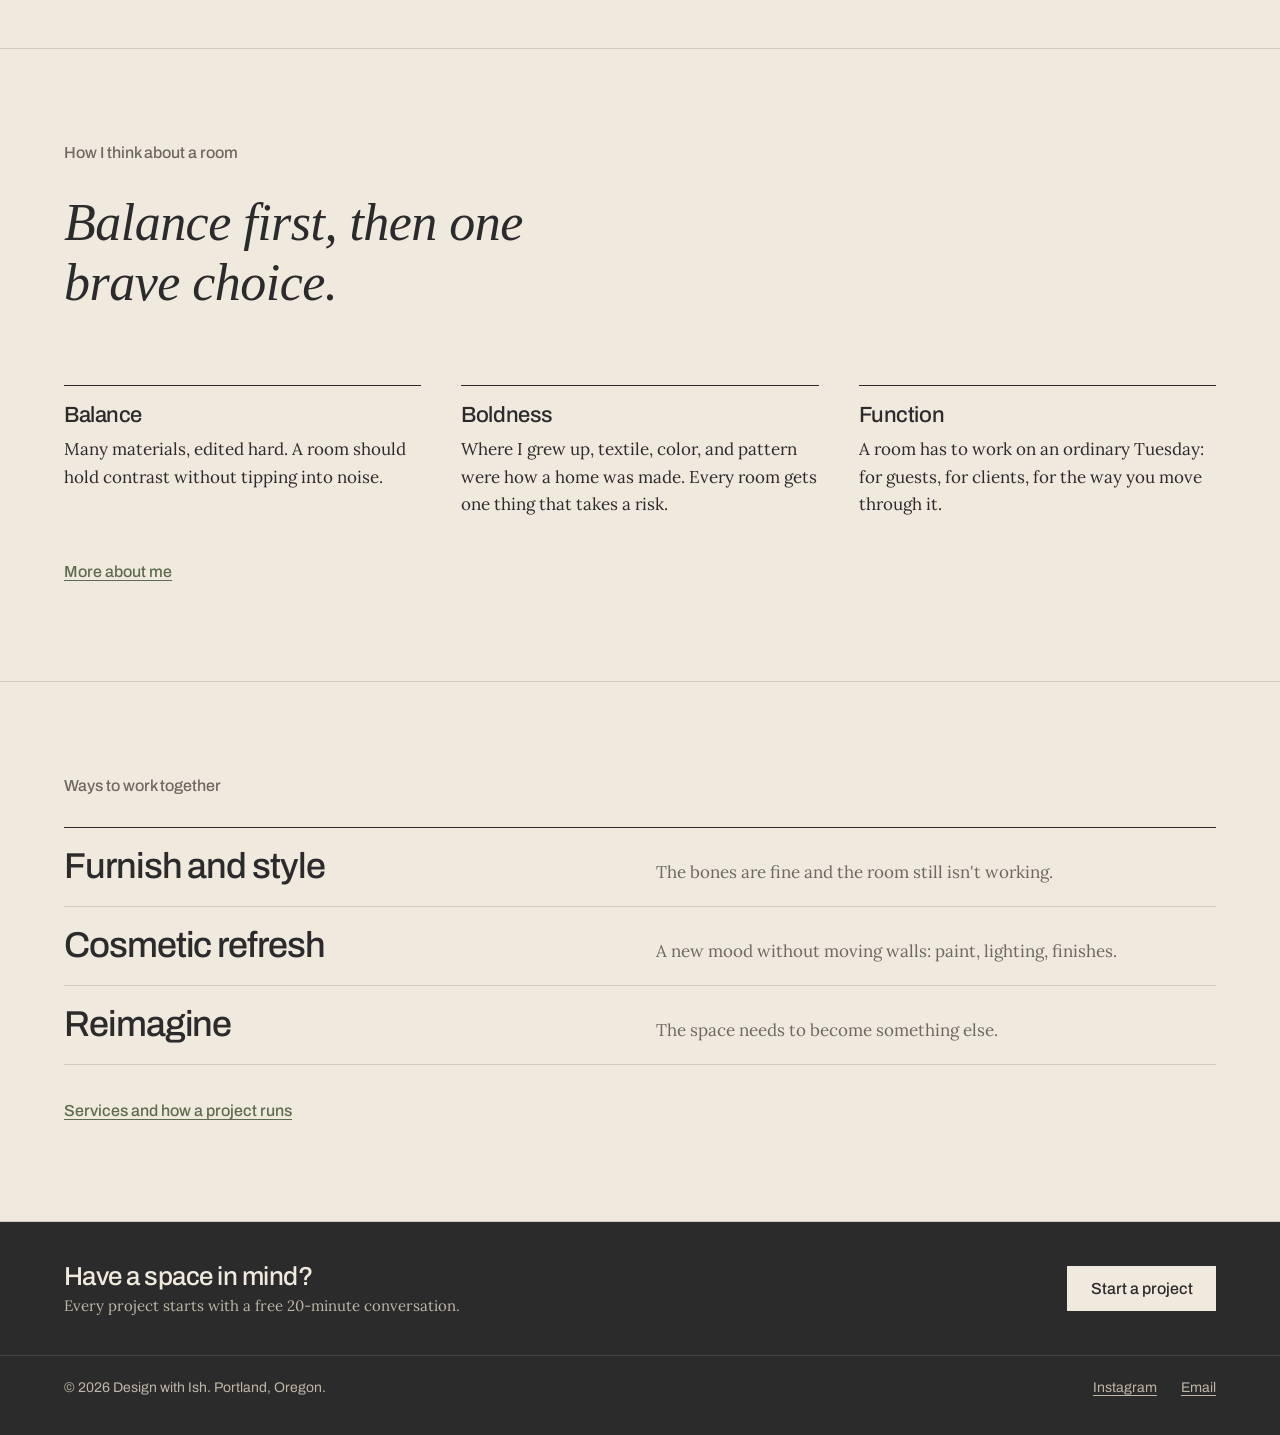
==== commit c4bbe67a: "Preview: editorial home page and Marshall-Wells loft feature Co-Authored-By: Claude Fable 5.2 <norep" ====
--- a/index.html
+++ b/index.html
@@ -15,8 +15,8 @@
   <link rel="preconnect" href="https://fonts.gstatic.com" crossorigin>
   <link href="https://fonts.googleapis.com/css2?family=Archivo:wght@400;500;600&family=Lora:ital,wght@0,400;1,400&display=swap" rel="stylesheet">
   <link rel="icon" href="favicon.svg" type="image/svg+xml">
-  <link rel="stylesheet" href="brand/tokens.css?v=11202010">
-  <link rel="stylesheet" href="styles.css?v=11202010">
+  <link rel="stylesheet" href="brand/tokens.css?v=11202030">
+  <link rel="stylesheet" href="styles.css?v=11202030">
   <script type="application/ld+json">{"@context": "https://schema.org", "@type": "ProfessionalService", "name": "Design with Ish", "description": "Interior design for boutique businesses and homes.", "url": "https://designwithish.com/", "image": "https://designwithish.com/assets/loft-dining.jpg", "logo": "https://designwithish.com/brand/logo/design-with-ish-logo.png", "email": "designwithishpdx@gmail.com", "address": {"@type": "PostalAddress", "addressLocality": "Portland", "addressRegion": "OR", "addressCountry": "US"}, "areaServed": ["Portland, Oregon", "Seattle, Washington", "Washington, DC", "New York, New York"], "sameAs": ["https://www.instagram.com/designwithish/"]}</script>
 </head>
 <body class="page-home">
@@ -40,22 +40,89 @@
 
 <main>
 
-  <section class="home">
-    <div class="home-text">
+  <section class="ed ed-hero">
+    <div class="ed-hero-text">
       <h1>Quiet rooms with a bold streak.</h1>
       <span class="honey-rule" aria-hidden="true"></span>
-      <p class="lede">I'm Ish. I design interiors for boutique businesses and homes that want to feel settled, warm, and a little unexpected.</p>
-      <nav class="home-menu" aria-label="Main">
-        <a href="work.html"><span class="home-menu-name">Work</span><span class="home-menu-note">A med spa, a ranch house, and my own loft</span></a>
-        <a href="services.html"><span class="home-menu-name">Services</span><span class="home-menu-note">Furnishing, refreshes, and full reimaginings</span></a>
-        <a href="about.html"><span class="home-menu-name">About</span><span class="home-menu-note">Brooklyn, Bangladesh, Italy, Portland</span></a>
-        <a href="contact.html"><span class="home-menu-name">Start a project</span><span class="home-menu-note">Tell me about your space</span></a>
-      </nav>
+      <p class="ed-standfirst">I'm Ish, an interior designer in Portland. I make spaces for boutique businesses and homes that feel settled and warm, then add the one brave choice that makes them yours.</p>
+      <a class="text-link" href="work.html">See the work</a>
     </div>
-    <div class="home-photos">
-      <img class="home-loft" src="assets/loft-dining.jpg" srcset="assets/loft-dining-600.jpg 600w, assets/loft-dining.jpg 1200w" sizes="(min-width: 820px) 480px, 90vw" alt="Ish's loft: a round white dining table and shell chairs against a board-formed concrete wall, with a teak cabinet and a lit lamp" width="1200" height="1600">
-      <img class="home-portrait" src="assets/portrait-concrete.jpg" srcset="assets/portrait-concrete-600.jpg 600w, assets/portrait-concrete.jpg 1200w" sizes="(min-width: 820px) 480px, 90vw" alt="Ish seated beside a concrete column, in a white shirt and jeans" width="1200" height="1800">
+    <div class="ed-hero-photos">
+      <img class="ed-hero-room" src="assets/loft-dining.jpg" srcset="assets/loft-dining-600.jpg 600w, assets/loft-dining.jpg 1200w, assets/loft-dining-1800.jpg 1800w" sizes="(min-width: 900px) 520px, 80vw" alt="Ish's loft: a round white dining table and shell chairs against a board-formed concrete wall, with a tall wood cabinet and a lit lamp" width="1800" height="2400">
+      <img class="ed-hero-portrait" src="assets/portrait-concrete.jpg" srcset="assets/portrait-concrete-600.jpg 600w, assets/portrait-concrete.jpg 1200w" sizes="(min-width: 900px) 220px, 34vw" alt="Ish seated beside a concrete column, in a white shirt and jeans" width="1200" height="1800">
     </div>
+  </section>
+
+  <section class="ed ed-work">
+    <h2>Selected work</h2>
+
+    <a class="ed-feature ed-feature-lead" href="loft.html">
+      <figure><img src="assets/loft-cabinet.jpg" srcset="assets/loft-cabinet-600.jpg 600w, assets/loft-cabinet.jpg 1200w, assets/loft-cabinet-1800.jpg 1800w" sizes="(min-width: 900px) 640px, 92vw" alt="A tall wood cabinet beside a white sideboard with books and a green lamp, under a framed still life, against board-formed concrete" width="1800" height="2400" loading="lazy"></figure>
+      <div class="ed-feature-text">
+        <p class="ed-kicker">My own loft, Pearl District, Portland</p>
+        <h3>The Marshall-Wells loft</h3>
+        <p>One enormous room in a 1910 warehouse, divided by shoji screens that disappear when I want it whole again.</p>
+        <span class="ed-more">Read the feature</span>
+      </div>
+    </a>
+
+    <a class="ed-feature ed-feature-offset" href="work.html#komal">
+      <figure><img src="assets/komal-lamp.jpg" srcset="assets/komal-lamp-600.jpg 600w, assets/komal-lamp.jpg 1200w, assets/komal-lamp-1800.jpg 1440w" sizes="(min-width: 900px) 420px, 80vw" alt="A brass floor lamp with five glowing glass globes in the corner behind a curved olive velvet sofa, beside a framed gold-and-black mandala" width="1440" height="1920" loading="lazy"></figure>
+      <div class="ed-feature-text">
+        <p class="ed-kicker">Med spa, Hillsboro, Oregon</p>
+        <h3>Komal Aesthetics &amp; Wellness</h3>
+        <p>A cold office suite, rebuilt around warmth as a wabi-sabi med spa.</p>
+        <span class="ed-more">See the project</span>
+      </div>
+    </a>
+
+    <a class="ed-feature ed-feature-wide" href="work.html#brasada">
+      <figure><img src="assets/brasada-living.jpg" srcset="assets/brasada-living-600.jpg 600w, assets/brasada-living.jpg 1200w" sizes="(min-width: 900px) 860px, 92vw" alt="Two caramel leather sofas, a brass drum coffee table, and olive armchairs around a linear fireplace" width="1200" height="800" loading="lazy"></figure>
+      <div class="ed-feature-text">
+        <p class="ed-kicker">Vacation home, Brasada Ranch, Oregon</p>
+        <h3>Modern ranch house in Brasada</h3>
+        <p>The high desert, without the cowboy costume.</p>
+        <span class="ed-more">See the project</span>
+      </div>
+    </a>
+  </section>
+
+  <section class="ed ed-philosophy">
+    <h2>How I think about a room</h2>
+    <p class="ed-quote">Balance first, then one brave choice.</p>
+    <div class="ed-principles">
+      <div>
+        <h3>Balance</h3>
+        <p>Many materials, edited hard. A room should hold contrast without tipping into noise.</p>
+      </div>
+      <div>
+        <h3>Boldness</h3>
+        <p>Where I grew up, textile, color, and pattern were how a home was made. Every room gets one thing that takes a risk.</p>
+      </div>
+      <div>
+        <h3>Function</h3>
+        <p>A room has to work on an ordinary Tuesday: for guests, for clients, for the way you move through it.</p>
+      </div>
+    </div>
+    <a class="text-link" href="about.html">More about me</a>
+  </section>
+
+  <section class="ed ed-services">
+    <h2>Ways to work together</h2>
+    <ul class="ed-service-list">
+      <li><h3>Furnish and style</h3><p>The bones are fine and the room still isn't working.</p></li>
+      <li><h3>Cosmetic refresh</h3><p>A new mood without moving walls: paint, lighting, finishes.</p></li>
+      <li><h3>Reimagine</h3><p>The space needs to become something else.</p></li>
+    </ul>
+    <a class="text-link" href="services.html">Services and how a project runs</a>
+  </section>
+
+  <section class="next">
+    <div>
+      <p>Have a space in mind?</p>
+      <p class="next-note">Every project starts with a free 20-minute conversation.</p>
+    </div>
+    <a class="button button-light" href="contact.html">Start a project</a>
   </section>
 
 </main>
@@ -68,6 +135,6 @@
   </p>
 </footer>
 
-<script src="script.js?v=11202010" defer></script>
+<script src="script.js?v=11202030" defer></script>
 </body>
 </html>
--- a/styles.css
+++ b/styles.css
@@ -460,3 +460,129 @@
 
 /* Home now carries the top menu; keep the page from jumping under anchored sections */
 #how-it-works { scroll-margin-top: 1rem; }
+
+/* ================= Editorial layer: home scroll and project features ================= */
+.ed { padding-inline: max(var(--gutter), calc(50vw - 600px)); }
+main > section.ed, main > article > .ed { padding-inline: max(var(--gutter), calc(50vw - 600px)); }
+.project { scroll-margin-top: 1rem; }
+
+.ed-kicker { margin: 0 0 0.75rem; font: 400 0.875rem var(--font-display); color: var(--stone); }
+.ed-kicker a { color: inherit; }
+.ed-standfirst { font-size: clamp(1.1875rem, 1.9vw, 1.5rem); line-height: 1.45; max-width: 34ch; }
+.ed-quote {
+  font: italic 400 clamp(1.75rem, 4.4vw, 3.25rem)/1.15 var(--font-body);
+  letter-spacing: -0.01em;
+  max-width: 18ch;
+  margin: 0;
+}
+.ed-more {
+  display: inline-block;
+  margin-top: 0.5rem;
+  font: 500 1rem var(--font-display);
+  color: var(--moss);
+  text-decoration: underline;
+  text-decoration-thickness: 1px;
+  text-underline-offset: 0.18em;
+}
+.ed h2 { font-size: 1rem; letter-spacing: 0; font-weight: 500; color: var(--stone); margin-bottom: 2rem; }
+
+/* Hero */
+main > section.ed-hero { display: grid; gap: 2.5rem; align-items: end; padding-block: clamp(2.5rem, 7vw, 5.5rem); }
+.ed-hero h1 { font-size: clamp(2.75rem, 8.2vw, 6.5rem); line-height: 0.96; letter-spacing: -0.04em; max-width: 9ch; }
+.ed-hero .honey-rule { margin: 2rem 0 1.5rem; }
+.ed-hero .text-link { display: inline-block; margin-top: 1.25rem; }
+.ed-hero-photos { position: relative; padding: 0 0 3rem 22%; max-width: 34rem; }
+.ed-hero-photos img { width: 100%; object-fit: cover; }
+.ed-hero-room { aspect-ratio: 4 / 5; }
+.ed-hero-photos .ed-hero-portrait { position: absolute; left: 0; bottom: 0; width: 40%; aspect-ratio: 2 / 3; object-position: 50% 20%; border: 6px solid var(--oat); }
+@media (min-width: 900px) {
+  main > section.ed-hero { grid-template-columns: minmax(0, 1.05fr) minmax(0, 0.95fr); gap: clamp(2rem, 5vw, 5rem); }
+  .ed-hero-photos { justify-self: end; width: 100%; }
+}
+
+/* Selected work */
+.ed-work { display: grid; gap: clamp(3.5rem, 9vw, 7.5rem); }
+.ed-work > h2 { margin-bottom: calc(-1 * clamp(1.5rem, 5vw, 4rem)); }
+.ed-feature { display: grid; gap: 1.5rem; color: var(--charcoal); text-decoration: none; }
+.ed-feature figure { overflow: hidden; background: var(--concrete); }
+.ed-feature img { width: 100%; object-fit: cover; transition: transform 700ms cubic-bezier(.2,.7,.2,1); }
+.ed-feature:hover img, .ed-feature:focus-visible img { transform: scale(1.03); }
+.ed-feature:hover .ed-more { color: var(--charcoal); }
+.ed-feature h3 { font-size: clamp(1.75rem, 3.6vw, 2.75rem); letter-spacing: -0.03em; line-height: 1.02; margin-bottom: 0.9rem; }
+.ed-feature-text p { max-width: 34ch; }
+.ed-feature-lead img { aspect-ratio: 4 / 5; }
+.ed-feature-offset img { aspect-ratio: 3 / 4; }
+.ed-feature-offset figure { max-width: 26rem; }
+.ed-feature-wide img { aspect-ratio: 3 / 2; }
+@media (min-width: 900px) {
+  .ed-feature { grid-template-columns: repeat(12, minmax(0, 1fr)); column-gap: 1.5rem; }
+  .ed-feature-lead figure { grid-column: 1 / span 7; }
+  .ed-feature-lead .ed-feature-text { grid-column: 9 / span 4; align-self: end; padding-bottom: 0.5rem; }
+  .ed-feature-offset figure { grid-column: 8 / span 4; grid-row: 1; max-width: none; }
+  .ed-feature-offset .ed-feature-text { grid-column: 3 / span 4; grid-row: 1; align-self: center; }
+  .ed-feature-wide figure { grid-column: 1 / span 9; }
+  .ed-feature-wide .ed-feature-text { grid-column: 10 / span 3; align-self: start; }
+}
+
+/* Philosophy */
+.ed-philosophy .ed-quote { margin-bottom: clamp(2.5rem, 6vw, 4.5rem); }
+.ed-principles { display: grid; gap: 2rem; margin-bottom: 2.5rem; }
+.ed-principles > div { border-top: 1.5px solid var(--charcoal); padding-top: 1rem; }
+.ed-principles h3 { margin-bottom: 0.5rem; }
+.ed-principles p { max-width: 34ch; }
+@media (min-width: 760px) { .ed-principles { grid-template-columns: repeat(3, minmax(0, 1fr)); gap: 2.5rem; } }
+
+/* Services in brief */
+.ed-service-list { list-style: none; margin: 0 0 2rem; padding: 0; border-top: 1.5px solid var(--charcoal); }
+.ed-service-list li { display: grid; gap: 0.25rem 2rem; padding: 1.25rem 0; border-bottom: 1px solid var(--linen); }
+.ed-service-list h3 { font-size: clamp(1.5rem, 3vw, 2.25rem); letter-spacing: -0.03em; line-height: 1.05; }
+.ed-service-list p { margin: 0; color: var(--stone); }
+@media (min-width: 760px) { .ed-service-list li { grid-template-columns: minmax(0, 1fr) minmax(0, 1fr); align-items: baseline; } }
+
+.next-note { font: 400 0.9375rem var(--font-body) !important; letter-spacing: 0 !important; color: var(--concrete); margin-top: 0.4rem !important; }
+
+/* Project feature */
+.feature > .ed { padding-block: clamp(1.75rem, 5vw, 3.5rem); }
+.feature-head { padding-top: clamp(2.5rem, 7vw, 5rem) !important; }
+.feature-head h1 { font-size: clamp(2.5rem, 7.4vw, 5.75rem); line-height: 0.98; letter-spacing: -0.04em; max-width: 12ch; margin-bottom: 1.5rem; }
+.feature figure { background: var(--concrete); }
+.feature img { width: 100%; object-fit: cover; }
+.feature-open { display: grid; gap: 2rem; }
+.feature-open-image img { aspect-ratio: 4 / 5; }
+.feature-facts { margin: 0; align-self: end; border-top: 1.5px solid var(--charcoal); }
+.feature-facts > div { display: grid; grid-template-columns: 6rem minmax(0, 1fr); gap: 1rem; padding: 0.8rem 0; border-bottom: 1px solid var(--linen); }
+.feature-facts dt { font: 400 0.875rem var(--font-display); color: var(--stone); padding-top: 0.2rem; }
+.feature-facts dd { margin: 0; font: 400 1rem/1.4 var(--font-display); }
+.feature-text h2, .feature-single-text h2 { font: 500 1rem var(--font-display); letter-spacing: 0; color: var(--stone); margin: 0 0 0.75rem; }
+.feature-text h2:not(:first-child) { margin-top: 2.25rem; }
+.feature-text p { font-size: clamp(1.125rem, 1.7vw, 1.375rem); line-height: 1.5; max-width: 32ch; }
+.feature-pair { display: grid; gap: 1.5rem; }
+.feature-pair-a img { aspect-ratio: 3 / 4; }
+.feature-pair-b { max-width: 20rem; }
+.feature-single { display: grid; gap: 2rem; }
+.feature-single img { aspect-ratio: 3 / 4; }
+.feature-single-text .ed-quote { margin-bottom: 1.5rem; }
+.feature-single-text p:not(.ed-quote) { max-width: 38ch; }
+.feature-trio { display: grid; gap: 1.5rem; }
+.feature-trio img { aspect-ratio: 3 / 4; }
+.feature-next { border-top: 1px solid var(--linen); }
+.feature-next a { display: inline-grid; color: var(--charcoal); text-decoration: none; }
+.feature-next-title { font: 500 clamp(1.75rem, 4vw, 3rem)/1.05 var(--font-display); letter-spacing: -0.03em; }
+.feature-next a:hover .feature-next-title { text-decoration: underline; text-decoration-color: var(--honey); text-decoration-thickness: 3px; text-underline-offset: 0.2em; }
+@media (min-width: 900px) {
+  .feature-open, .feature-pair, .feature-single { grid-template-columns: repeat(12, minmax(0, 1fr)); column-gap: 1.5rem; }
+  .feature-open-image { grid-column: 1 / span 7; }
+  .feature-facts { grid-column: 9 / span 4; }
+  .feature-text { display: grid; grid-template-columns: repeat(12, minmax(0, 1fr)); column-gap: 1.5rem; }
+  .feature-text > * { grid-column: 2 / span 6; }
+  .feature-text-right > * { grid-column: 7 / span 5; }
+  .feature-pair-a { grid-column: 1 / span 6; }
+  .feature-pair-b { grid-column: 8 / span 4; align-self: end; max-width: none; margin-bottom: -4rem; }
+  .feature-single figure { grid-column: 6 / span 7; grid-row: 1; }
+  .feature-single-text { grid-column: 1 / span 4; grid-row: 1; align-self: center; }
+  .feature-trio { grid-template-columns: repeat(3, minmax(0, 1fr)); align-items: start; }
+  .feature-trio figure:nth-child(2) { margin-top: 5rem; }
+}
+
+.page-home .site-header, .page-home .site-footer, .page-home main > section.next,
+.page-feature .site-header, .page-feature .site-footer, .page-feature main > section.next { padding-inline: max(var(--gutter), calc(50vw - 600px)); }
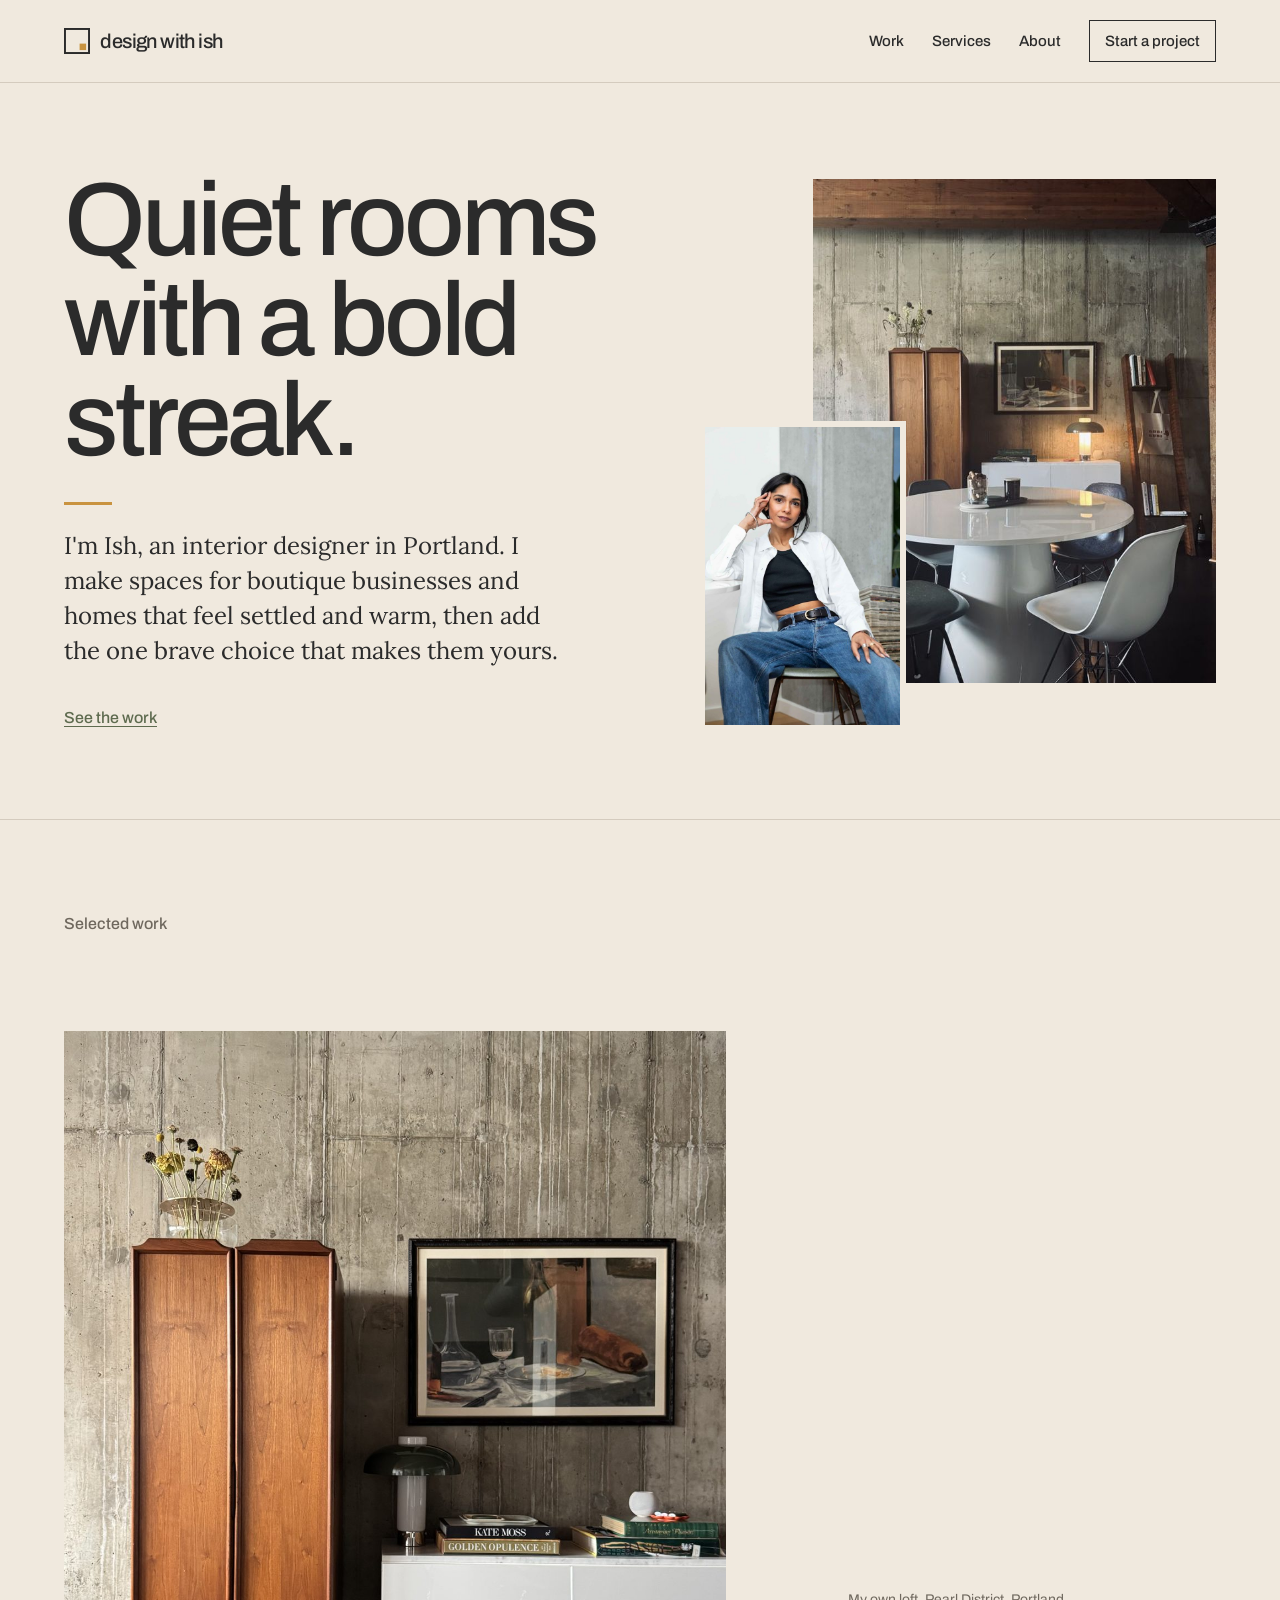
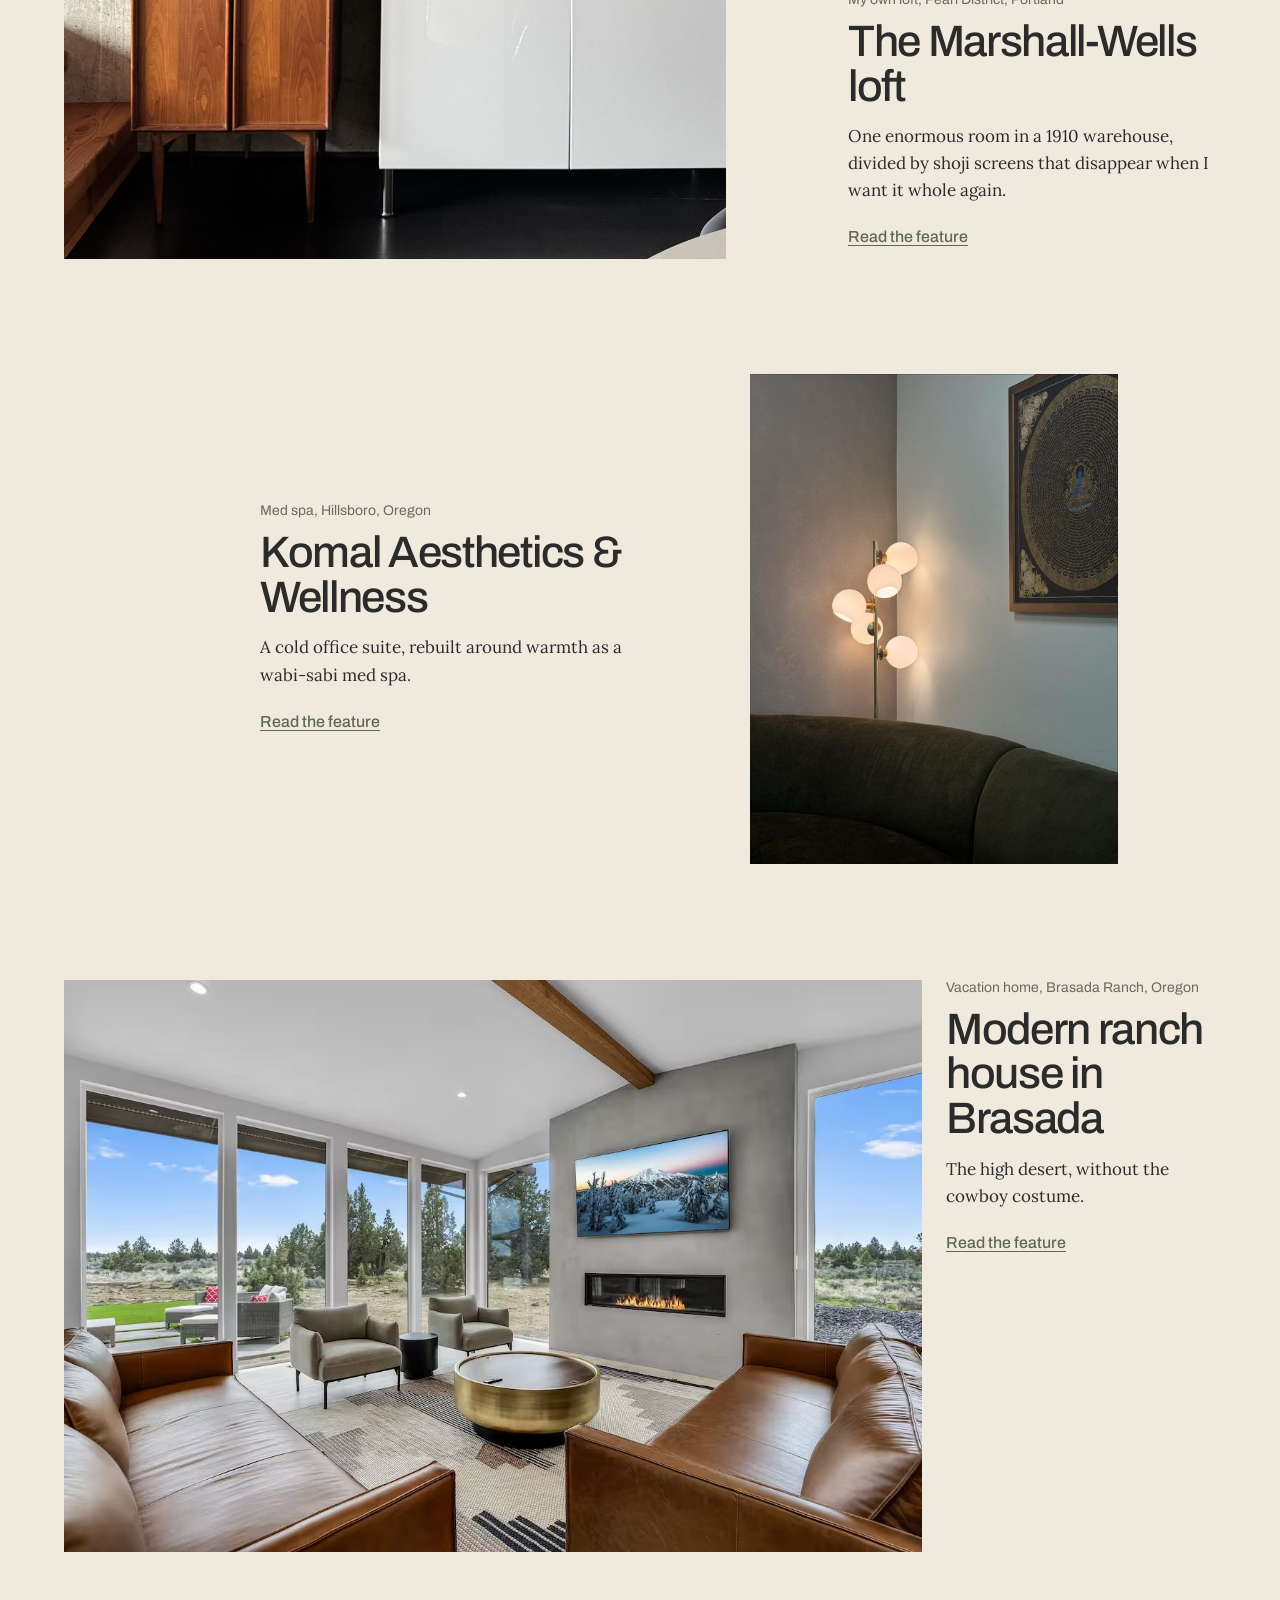
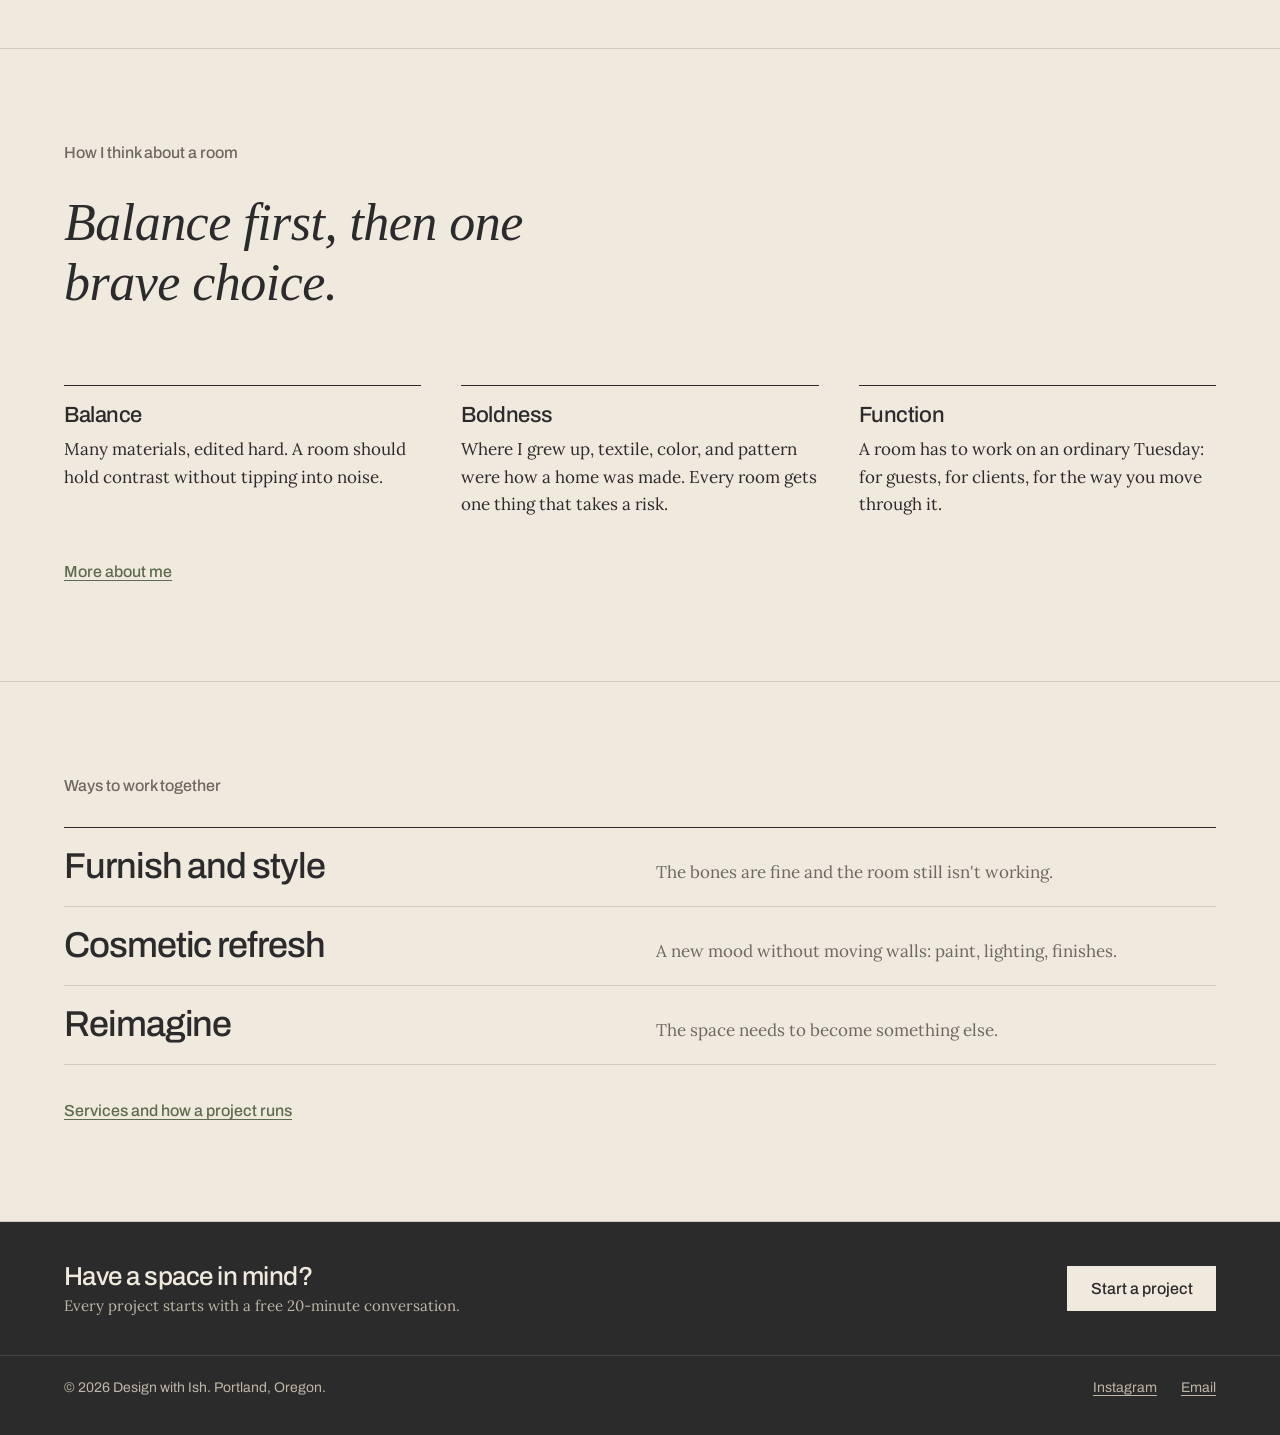
==== commit 178f8836: "Preview: Komal and Brasada features, restructured About Co-Authored-By: Claude Fable 5.2 <noreply@an" ====
--- a/index.html
+++ b/index.html
@@ -15,8 +15,8 @@
   <link rel="preconnect" href="https://fonts.gstatic.com" crossorigin>
   <link href="https://fonts.googleapis.com/css2?family=Archivo:wght@400;500;600&family=Lora:ital,wght@0,400;1,400&display=swap" rel="stylesheet">
   <link rel="icon" href="favicon.svg" type="image/svg+xml">
-  <link rel="stylesheet" href="brand/tokens.css?v=11202030">
-  <link rel="stylesheet" href="styles.css?v=11202030">
+  <link rel="stylesheet" href="brand/tokens.css?v=11202040">
+  <link rel="stylesheet" href="styles.css?v=11202040">
   <script type="application/ld+json">{"@context": "https://schema.org", "@type": "ProfessionalService", "name": "Design with Ish", "description": "Interior design for boutique businesses and homes.", "url": "https://designwithish.com/", "image": "https://designwithish.com/assets/loft-dining.jpg", "logo": "https://designwithish.com/brand/logo/design-with-ish-logo.png", "email": "designwithishpdx@gmail.com", "address": {"@type": "PostalAddress", "addressLocality": "Portland", "addressRegion": "OR", "addressCountry": "US"}, "areaServed": ["Portland, Oregon", "Seattle, Washington", "Washington, DC", "New York, New York"], "sameAs": ["https://www.instagram.com/designwithish/"]}</script>
 </head>
 <body class="page-home">
@@ -66,23 +66,23 @@
       </div>
     </a>
 
-    <a class="ed-feature ed-feature-offset" href="work.html#komal">
+    <a class="ed-feature ed-feature-offset" href="komal.html">
       <figure><img src="assets/komal-lamp.jpg" srcset="assets/komal-lamp-600.jpg 600w, assets/komal-lamp.jpg 1200w, assets/komal-lamp-1800.jpg 1440w" sizes="(min-width: 900px) 420px, 80vw" alt="A brass floor lamp with five glowing glass globes in the corner behind a curved olive velvet sofa, beside a framed gold-and-black mandala" width="1440" height="1920" loading="lazy"></figure>
       <div class="ed-feature-text">
         <p class="ed-kicker">Med spa, Hillsboro, Oregon</p>
         <h3>Komal Aesthetics &amp; Wellness</h3>
         <p>A cold office suite, rebuilt around warmth as a wabi-sabi med spa.</p>
-        <span class="ed-more">See the project</span>
+        <span class="ed-more">Read the feature</span>
       </div>
     </a>
 
-    <a class="ed-feature ed-feature-wide" href="work.html#brasada">
+    <a class="ed-feature ed-feature-wide" href="brasada.html">
       <figure><img src="assets/brasada-living.jpg" srcset="assets/brasada-living-600.jpg 600w, assets/brasada-living.jpg 1200w" sizes="(min-width: 900px) 860px, 92vw" alt="Two caramel leather sofas, a brass drum coffee table, and olive armchairs around a linear fireplace" width="1200" height="800" loading="lazy"></figure>
       <div class="ed-feature-text">
         <p class="ed-kicker">Vacation home, Brasada Ranch, Oregon</p>
         <h3>Modern ranch house in Brasada</h3>
         <p>The high desert, without the cowboy costume.</p>
-        <span class="ed-more">See the project</span>
+        <span class="ed-more">Read the feature</span>
       </div>
     </a>
   </section>
@@ -135,6 +135,6 @@
   </p>
 </footer>
 
-<script src="script.js?v=11202030" defer></script>
+<script src="script.js?v=11202040" defer></script>
 </body>
 </html>
--- a/styles.css
+++ b/styles.css
@@ -586,3 +586,37 @@
 
 .page-home .site-header, .page-home .site-footer, .page-home main > section.next,
 .page-feature .site-header, .page-feature .site-footer, .page-feature main > section.next { padding-inline: max(var(--gutter), calc(50vw - 600px)); }
+
+/* Feature: landscape modules, reel, and the About page */
+.feature-wide img { aspect-ratio: 3 / 2; }
+.feature-intro { display: grid; gap: 2rem; }
+.feature-text-plain { display: block; }
+.feature-duo { display: grid; gap: 1.5rem; }
+.feature-duo img { aspect-ratio: 3 / 2; }
+.feature-text .ed-quote { margin-bottom: 1.5rem; max-width: 16ch; }
+.feature-text p.ed-quote { font-size: clamp(1.75rem, 4.4vw, 3.25rem); line-height: 1.15; }
+.feature-single-text .text-link { display: inline-block; margin-top: 0.5rem; }
+.feature-reel h2 { font: 500 1rem var(--font-display); letter-spacing: 0; color: var(--stone); margin: 0 0 1rem; }
+.feature-reel .project-embed { min-height: 0; padding: 2rem 1.5rem; }
+@media (min-width: 900px) {
+  .feature-intro, .feature-duo { grid-template-columns: repeat(12, minmax(0, 1fr)); column-gap: 1.5rem; }
+  .feature-intro .feature-text { grid-column: 1 / span 6; }
+  .feature-intro .feature-text > * { grid-column: auto; }
+  .feature-intro .feature-facts { grid-column: 9 / span 4; align-self: start; }
+  .feature-duo-a { grid-column: 1 / span 7; }
+  .feature-duo-b { grid-column: 9 / span 4; align-self: end; margin-bottom: -3rem; }
+}
+
+main > section.about-ed { display: grid; gap: 2rem; padding-block: clamp(2.5rem, 7vw, 5rem); }
+.about-ed h1 { font: italic 400 clamp(1.875rem, 4.6vw, 3.5rem)/1.12 var(--font-body); letter-spacing: -0.01em; max-width: 20ch; }
+.about-ed-photo { max-width: 20rem; background: var(--concrete); }
+.about-ed-photo img { width: 100%; aspect-ratio: 4 / 5; object-fit: cover; object-position: 50% 20%; }
+.about-ed-text h2 { font: 500 1rem var(--font-display); letter-spacing: 0; color: var(--stone); margin: 2.25rem 0 0.75rem; }
+.about-ed-text h2:first-child { margin-top: 0; }
+.about-ed-text p { max-width: 38ch; font-size: clamp(1.0625rem, 1.5vw, 1.1875rem); }
+@media (min-width: 900px) {
+  main > section.about-ed { grid-template-columns: repeat(12, minmax(0, 1fr)); column-gap: 1.5rem; row-gap: clamp(2.5rem, 5vw, 4rem); }
+  .about-ed-head { grid-column: 1 / span 10; }
+  .about-ed-photo { grid-column: 1 / span 4; max-width: none; align-self: start; position: sticky; top: 2rem; }
+  .about-ed-text { grid-column: 7 / span 6; }
+}
